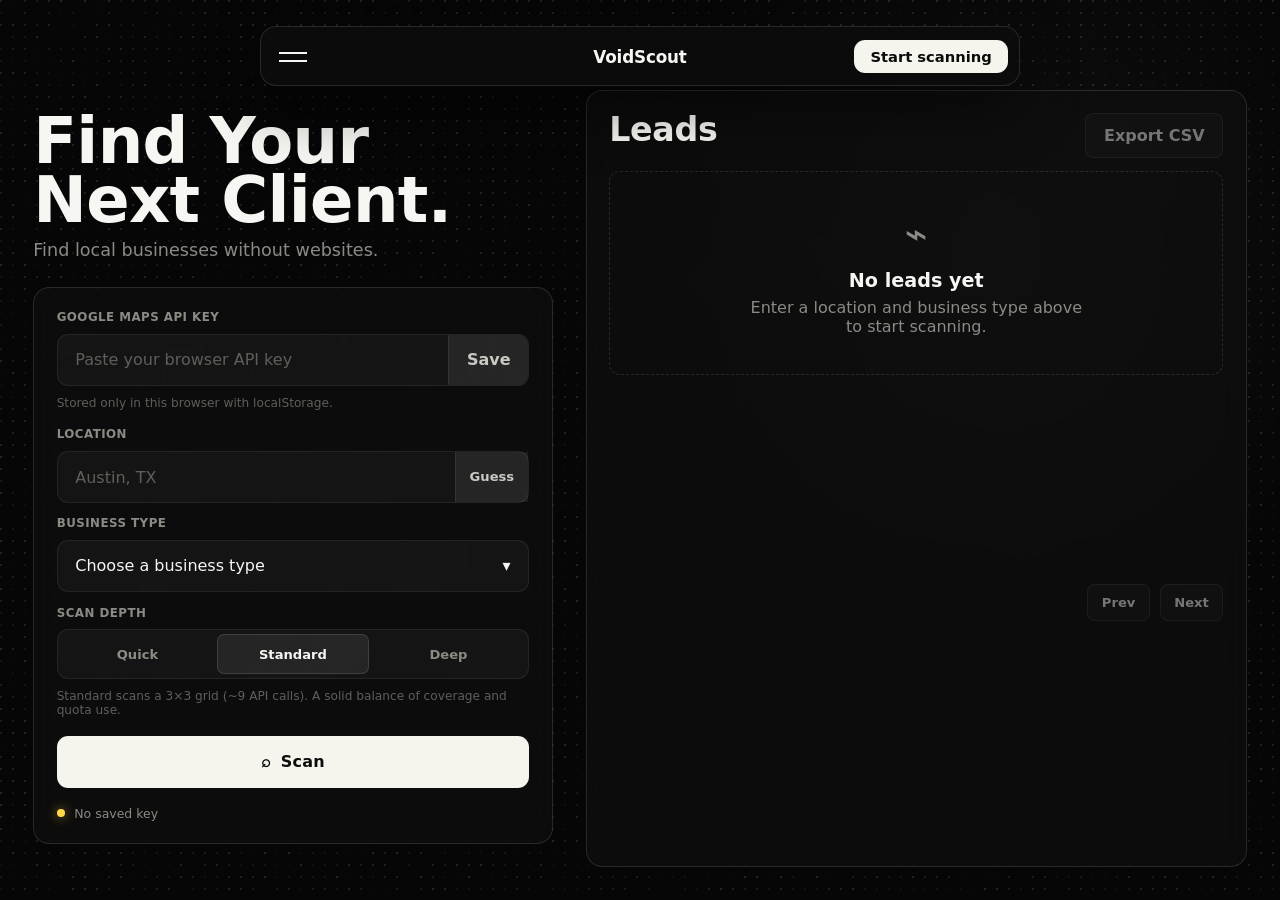
==== app.html @ b396e39e "Initial VoidScout static app" ====
<!DOCTYPE html>
<html lang="en">
  <head>
    <meta charset="UTF-8" />
    <meta name="viewport" content="width=device-width, initial-scale=1.0" />
    <title>VoidScout | Find Businesses Without Websites</title>
    <link rel="stylesheet" href="styles.css" />
  </head>
  <body>
    <div class="flicker-layer" aria-hidden="true">
      <canvas data-flickering-grid></canvas>
    </div>
    <div class="wave-field" aria-hidden="true" hidden>
      <svg class="wave wave-a" viewBox="0 0 1600 900" preserveAspectRatio="none">
        <path d="M-40 160 C 220 210 360 220 560 185 S 870 95 1100 145 S 1360 180 1640 130" />
        <path d="M-40 176 C 230 226 360 236 565 200 S 875 110 1105 160 S 1365 196 1640 145" />
        <path d="M-40 192 C 235 242 365 252 570 215 S 880 125 1110 175 S 1370 212 1640 160" />
        <path d="M-40 208 C 240 258 370 268 575 230 S 885 140 1115 190 S 1375 228 1640 175" />
      </svg>
      <svg class="wave wave-b" viewBox="0 0 1600 900" preserveAspectRatio="none">
        <path d="M-80 420 C 120 350 300 355 480 405 S 760 520 985 445 S 1260 315 1680 390" />
        <path d="M-80 438 C 130 370 305 374 485 423 S 765 538 990 463 S 1265 333 1680 408" />
        <path d="M-80 456 C 140 390 310 392 490 441 S 770 556 995 481 S 1270 351 1680 426" />
        <path d="M-80 474 C 150 410 315 410 495 459 S 775 574 1000 499 S 1275 369 1680 444" />
      </svg>
      <svg class="wave wave-c" viewBox="0 0 1600 900" preserveAspectRatio="none">
        <path d="M-100 760 C 150 610 335 600 520 690 S 805 865 1040 755 S 1340 600 1700 730" />
        <path d="M-100 780 C 160 635 345 625 530 710 S 815 885 1050 775 S 1350 625 1700 750" />
        <path d="M-100 800 C 170 660 355 650 540 730 S 825 905 1060 795 S 1360 650 1700 770" />
        <path d="M-100 820 C 180 685 365 675 550 750 S 835 925 1070 815 S 1370 675 1700 790" />
      </svg>
    </div>

    <div data-card-nav></div>

    <main class="app-shell" id="top">
      <section class="lead-panel reveal" id="hunt">
        <h1>Find Your Next Client.</h1>
        <p class="hero-copy">Find local businesses without websites.</p>

        <form class="search-panel" data-lead-form>
          <div class="api-row">
            <label for="api-key">Google Maps API key</label>
            <div class="api-input-wrap">
              <input
                id="api-key"
                name="apiKey"
                type="password"
                autocomplete="off"
                placeholder="Paste your browser API key"
              />
              <button class="ghost-button" type="button" data-save-key>Save</button>
            </div>
            <p class="microcopy">Stored only in this browser with localStorage.</p>
          </div>

          <div class="scan-row">
            <label class="field">
              <span>Location</span>
              <span class="location-control" data-location-picker>
                <input name="location" type="text" placeholder="Auto-guessing..." />
                <button class="mini-button" type="button" data-guess-location>Guess</button>
                <div class="location-suggestions" data-location-suggestions hidden></div>
              </span>
            </label>
            <label class="field">
              <span>Business type</span>
              <div class="business-picker" data-business-picker>
                <select class="native-select" name="businessType" data-business-select aria-hidden="true" tabindex="-1">
                <option value="">Choose a business type</option>
                <optgroup label="Popular">
                  <option value="barbers">Barbershops</option>
                  <option value="plumbers">Plumbing companies</option>
                  <option value="roofers">Roofing companies</option>
                  <option value="electricians">Electricians</option>
                  <option value="HVAC contractors">HVAC companies</option>
                  <option value="dentists">Dentists</option>
                  <option value="hair salons">Hair salons</option>
                  <option value="nail salons">Nail salons</option>
                  <option value="auto repair shops">Auto repair shops</option>
                  <option value="restaurants">Restaurants</option>
                  <option value="coffee shops">Coffee shops</option>
                  <option value="landscapers">Landscapers</option>
                </optgroup>
                <optgroup label="Home Services">
                  <option value="roofers">Roofers</option>
                  <option value="plumbers">Plumbers</option>
                  <option value="electricians">Electricians</option>
                  <option value="HVAC contractors">HVAC contractors</option>
                  <option value="landscapers">Landscapers</option>
                  <option value="lawn care services">Lawn care services</option>
                  <option value="tree services">Tree services</option>
                  <option value="fence contractors">Fence contractors</option>
                  <option value="deck builders">Deck builders</option>
                  <option value="painters">Painters</option>
                  <option value="drywall contractors">Drywall contractors</option>
                  <option value="flooring contractors">Flooring contractors</option>
                  <option value="carpet cleaners">Carpet cleaners</option>
                  <option value="house cleaners">House cleaners</option>
                  <option value="window cleaners">Window cleaners</option>
                  <option value="pressure washing services">Pressure washing services</option>
                  <option value="gutter cleaning services">Gutter cleaning services</option>
                  <option value="pest control services">Pest control services</option>
                  <option value="garage door repair services">Garage door repair services</option>
                  <option value="locksmiths">Locksmiths</option>
                  <option value="handyman services">Handyman services</option>
                  <option value="home inspectors">Home inspectors</option>
                  <option value="pool cleaning services">Pool cleaning services</option>
                  <option value="septic services">Septic services</option>
                  <option value="water damage restoration services">Water damage restoration services</option>
                </optgroup>
                <optgroup label="Health & Wellness">
                  <option value="dentists">Dentists</option>
                  <option value="orthodontists">Orthodontists</option>
                  <option value="chiropractors">Chiropractors</option>
                  <option value="physical therapists">Physical therapists</option>
                  <option value="massage therapists">Massage therapists</option>
                  <option value="acupuncture clinics">Acupuncture clinics</option>
                  <option value="optometrists">Optometrists</option>
                  <option value="podiatrists">Podiatrists</option>
                  <option value="urgent care clinics">Urgent care clinics</option>
                  <option value="medical clinics">Medical clinics</option>
                  <option value="counseling services">Counseling services</option>
                  <option value="nutritionists">Nutritionists</option>
                  <option value="personal trainers">Personal trainers</option>
                  <option value="yoga studios">Yoga studios</option>
                  <option value="pilates studios">Pilates studios</option>
                  <option value="gyms">Gyms</option>
                  <option value="med spas">Med spas</option>
                  <option value="skin care clinics">Skin care clinics</option>
                  <option value="hearing aid stores">Hearing aid stores</option>
                  <option value="home health care services">Home health care services</option>
                </optgroup>
                <optgroup label="Beauty & Personal Care">
                  <option value="hair salons">Hair salons</option>
                  <option value="barbers">Barbers</option>
                  <option value="nail salons">Nail salons</option>
                  <option value="beauty salons">Beauty salons</option>
                  <option value="lash studios">Lash studios</option>
                  <option value="brow studios">Brow studios</option>
                  <option value="makeup artists">Makeup artists</option>
                  <option value="tattoo shops">Tattoo shops</option>
                  <option value="piercing shops">Piercing shops</option>
                  <option value="tanning salons">Tanning salons</option>
                  <option value="waxing salons">Waxing salons</option>
                  <option value="esthetician services">Esthetician services</option>
                  <option value="day spas">Day spas</option>
                  <option value="braiding salons">Braiding salons</option>
                  <option value="cosmetic tattoo services">Cosmetic tattoo services</option>
                </optgroup>
                <optgroup label="Food & Hospitality">
                  <option value="restaurants">Restaurants</option>
                  <option value="cafes">Cafes</option>
                  <option value="coffee shops">Coffee shops</option>
                  <option value="bakeries">Bakeries</option>
                  <option value="food trucks">Food trucks</option>
                  <option value="caterers">Caterers</option>
                  <option value="bars">Bars</option>
                  <option value="breweries">Breweries</option>
                  <option value="wineries">Wineries</option>
                  <option value="ice cream shops">Ice cream shops</option>
                  <option value="juice bars">Juice bars</option>
                  <option value="delis">Delis</option>
                  <option value="pizza restaurants">Pizza restaurants</option>
                  <option value="breakfast restaurants">Breakfast restaurants</option>
                  <option value="seafood restaurants">Seafood restaurants</option>
                  <option value="barbecue restaurants">Barbecue restaurants</option>
                  <option value="hotels">Hotels</option>
                  <option value="motels">Motels</option>
                  <option value="bed and breakfasts">Bed and breakfasts</option>
                  <option value="event venues">Event venues</option>
                </optgroup>
                <optgroup label="Automotive">
                  <option value="auto repair shops">Auto repair shops</option>
                  <option value="mechanics">Mechanics</option>
                  <option value="body shops">Body shops</option>
                  <option value="tire shops">Tire shops</option>
                  <option value="oil change services">Oil change services</option>
                  <option value="car washes">Car washes</option>
                  <option value="auto detailers">Auto detailers</option>
                  <option value="towing services">Towing services</option>
                  <option value="transmission shops">Transmission shops</option>
                  <option value="brake shops">Brake shops</option>
                  <option value="windshield repair services">Windshield repair services</option>
                  <option value="used car dealers">Used car dealers</option>
                  <option value="motorcycle repair shops">Motorcycle repair shops</option>
                  <option value="boat repair shops">Boat repair shops</option>
                  <option value="RV repair shops">RV repair shops</option>
                </optgroup>
                <optgroup label="Professional Services">
                  <option value="accountants">Accountants</option>
                  <option value="bookkeepers">Bookkeepers</option>
                  <option value="tax preparers">Tax preparers</option>
                  <option value="law firms">Law firms</option>
                  <option value="real estate agents">Real estate agents</option>
                  <option value="insurance agents">Insurance agents</option>
                  <option value="financial advisors">Financial advisors</option>
                  <option value="mortgage brokers">Mortgage brokers</option>
                  <option value="notary services">Notary services</option>
                  <option value="business consultants">Business consultants</option>
                  <option value="marketing agencies">Marketing agencies</option>
                  <option value="photographers">Photographers</option>
                  <option value="videographers">Videographers</option>
                  <option value="graphic designers">Graphic designers</option>
                  <option value="printing services">Printing services</option>
                </optgroup>
                <optgroup label="Retail & Specialty">
                  <option value="boutiques">Boutiques</option>
                  <option value="florists">Florists</option>
                  <option value="gift shops">Gift shops</option>
                  <option value="furniture stores">Furniture stores</option>
                  <option value="mattress stores">Mattress stores</option>
                  <option value="appliance stores">Appliance stores</option>
                  <option value="hardware stores">Hardware stores</option>
                  <option value="pet stores">Pet stores</option>
                  <option value="bicycle shops">Bicycle shops</option>
                  <option value="sporting goods stores">Sporting goods stores</option>
                  <option value="jewelry stores">Jewelry stores</option>
                  <option value="thrift stores">Thrift stores</option>
                  <option value="vape shops">Vape shops</option>
                  <option value="liquor stores">Liquor stores</option>
                  <option value="music stores">Music stores</option>
                </optgroup>
                <optgroup label="Pets, Kids & Local">
                  <option value="veterinarians">Veterinarians</option>
                  <option value="pet groomers">Pet groomers</option>
                  <option value="dog trainers">Dog trainers</option>
                  <option value="pet boarding services">Pet boarding services</option>
                  <option value="daycares">Daycares</option>
                  <option value="preschools">Preschools</option>
                  <option value="tutoring services">Tutoring services</option>
                  <option value="dance studios">Dance studios</option>
                  <option value="martial arts schools">Martial arts schools</option>
                  <option value="music schools">Music schools</option>
                  <option value="driving schools">Driving schools</option>
                  <option value="party rental services">Party rental services</option>
                  <option value="moving companies">Moving companies</option>
                  <option value="storage facilities">Storage facilities</option>
                  <option value="funeral homes">Funeral homes</option>
                </optgroup>
              </select>
                <button class="business-trigger" type="button" data-business-trigger aria-haspopup="listbox" aria-expanded="false">
                  <span data-business-label>Choose a business type</span>
                  <span aria-hidden="true">▾</span>
                </button>
                <div class="business-modal" data-business-menu hidden>
                  <div class="business-modal-backdrop" data-business-backdrop></div>
                  <div class="business-modal-panel" role="dialog" aria-modal="true" aria-label="Choose a business type">
                    <div class="business-modal-head">
                      <div class="business-modal-title">
                        <strong>Choose a business type</strong>
                        <button class="modal-close" type="button" data-business-close aria-label="Close">✕</button>
                      </div>
                      <div class="business-search-row">
                        <input type="search" data-business-search placeholder="Search 140 business types..." autocomplete="off" />
                        <button class="mini-button" type="button" data-business-clear>Clear</button>
                      </div>
                    </div>
                    <div class="business-options" data-business-options role="listbox" aria-label="Business type"></div>
                  </div>
                </div>
              </div>
            </label>
            <div class="depth-row">
              <span class="depth-label">Scan depth</span>
              <div class="depth-options" role="radiogroup" aria-label="Scan depth">
                <label>
                  <input type="radio" name="scanDepth" value="quick" />
                  <span>Quick</span>
                </label>
                <label>
                  <input type="radio" name="scanDepth" value="standard" checked />
                  <span>Standard</span>
                </label>
                <label>
                  <input type="radio" name="scanDepth" value="deep" />
                  <span>Deep</span>
                </label>
              </div>
              <p class="microcopy" data-depth-hint>Standard scans a 3×3 grid (~9 API calls). More depth finds more leads but uses more of your Google quota.</p>
            </div>

            <button class="scan-button" type="submit">
              <span aria-hidden="true">⌕</span>
              Scan
            </button>
          </div>

          <div class="panel-footer">
            <span class="status-dot"></span>
            <span data-key-status>No saved key</span>
          </div>
        </form>
      </section>

      <section class="results-section reveal" id="results">
        <div class="section-heading">
          <div>
            <h2>Leads</h2>
            <span class="lead-tally" data-lead-tally hidden></span>
          </div>
          <button class="export-button" type="button" data-export-csv disabled>Export CSV</button>
        </div>

        <div class="notice" data-message hidden></div>
        <div class="results-grid" data-results>
          <article class="empty-state">
            <span>⌁</span>
            <h3>No leads yet</h3>
            <p>Enter a location and business type above to start scanning.</p>
          </article>
        </div>
        <div class="results-pager" data-results-pager hidden>
          <span data-results-page-label></span>
          <div>
            <button class="export-button" type="button" data-results-prev>Prev</button>
            <button class="export-button" type="button" data-results-next>Next</button>
          </div>
        </div>
        <div class="attribution-list" data-attributions hidden></div>

        <div class="scan-loader" data-scan-loader hidden aria-live="polite">
          <div class="loader-spinner" aria-hidden="true"></div>
          <p class="loader-stage" data-loader-stage></p>
          <ul class="loader-steps" data-loader-steps></ul>
          <div class="loader-track" aria-hidden="true">
            <div class="loader-bar" data-loader-bar></div>
          </div>
        </div>
      </section>
    </main>

    <script src="js/cardNav.js" defer></script>
    <script src="js/storage.js" defer></script>
    <script src="js/location.js" defer></script>
    <script src="js/flickeringGrid.js" defer></script>
    <script src="js/googlePlaces.js" defer></script>
    <script src="js/results.js" defer></script>
    <script src="js/export.js" defer></script>
    <script src="js/app.js" defer></script>
  </body>
</html>
---- styles.css ----
/* ===========================================================================
   VoidScout — client-side lead finder
   Single source of truth for layout, spacing and theme.
   =========================================================================== */

:root {
  /* Surfaces & ink */
  --bg: #060606;
  --panel: rgba(16, 16, 16, 0.66);
  --panel-strong: rgba(12, 12, 12, 0.96);
  --field: rgba(255, 255, 255, 0.04);
  --field-hover: rgba(255, 255, 255, 0.07);
  --line: rgba(255, 255, 255, 0.12);
  --line-soft: rgba(255, 255, 255, 0.07);

  --text: #f6f6f2;
  --soft: #c9c9c4;
  --muted: #8b8b85;
  --faint: #5f5f5a;

  --accent: #f5f5ee;
  --accent-ink: #0c0c0c;
  --gold: #ffd84a;
  --green: #3ff7a5;
  --amber: #ffb547;
  --danger: #ff6f61;

  /* Spacing scale */
  --s-1: 0.35rem;
  --s-2: 0.6rem;
  --s-3: 0.85rem;
  --s-4: 1.1rem;
  --s-5: 1.5rem;
  --s-6: 2rem;

  /* Radii */
  --r-sm: 0.5rem;
  --r-md: 0.7rem;
  --r-lg: 1rem;
  --r-pill: 999px;

  /* Controls */
  --field-h: 3.25rem;

  font-family: Inter, ui-sans-serif, system-ui, -apple-system, BlinkMacSystemFont, "Segoe UI", sans-serif;
  color-scheme: dark;
}

body.light-mode {
  --bg: #f4f2ec;
  --panel: rgba(255, 255, 255, 0.72);
  --panel-strong: rgba(255, 255, 255, 0.97);
  --field: rgba(0, 0, 0, 0.035);
  --field-hover: rgba(0, 0, 0, 0.06);
  --line: rgba(10, 10, 10, 0.14);
  --line-soft: rgba(10, 10, 10, 0.08);

  --text: #131311;
  --soft: #3c3a35;
  --muted: #67645d;
  --faint: #8d8a82;

  --accent: #111111;
  --accent-ink: #ffffff;
  color-scheme: light;
}

/* ---------------------------------------------------------------- Reset --- */

* {
  box-sizing: border-box;
}

html {
  scroll-behavior: smooth;
}

body {
  margin: 0;
  min-height: 100vh;
  overflow: hidden;
  color: var(--text);
  background:
    radial-gradient(circle at 78% 28%, rgba(255, 255, 255, 0.04), transparent 24rem),
    var(--bg);
}

body.light-mode {
  background:
    radial-gradient(circle at 78% 28%, rgba(0, 0, 0, 0.045), transparent 24rem),
    var(--bg);
}

button,
input,
select {
  font: inherit;
  color: inherit;
}

button {
  cursor: pointer;
}

a {
  color: inherit;
  text-decoration: none;
}

h1,
h2,
h3,
p {
  margin: 0;
}

input,
select {
  width: 100%;
  min-width: 0;
  border: 0;
  outline: none;
  background: transparent;
  color: var(--text);
}

input::placeholder {
  color: var(--faint);
}

/* -------------------------------------------------------- Background art --- */

.flicker-layer {
  position: fixed;
  inset: 0;
  z-index: 0;
  pointer-events: none;
  opacity: 0.4;
  mix-blend-mode: screen;
}

.flicker-layer canvas {
  display: block;
  width: 100%;
  height: 100%;
}

body.light-mode .flicker-layer {
  opacity: 0.4;
  filter: invert(1);
  mix-blend-mode: multiply;
}

.wave-field {
  display: none;
}

/* ------------------------------------------------------------- App shell --- */

.app-shell {
  position: relative;
  z-index: 1;
  display: grid;
  grid-template-columns: minmax(360px, 0.44fr) minmax(0, 0.56fr);
  gap: clamp(1.1rem, 2.6vw, 2.4rem);
  width: min(100%, 1280px);
  height: 100dvh;
  margin: 0 auto;
  padding: clamp(1.2rem, 2.6vw, 2.2rem);
  /* Reserve room for the fixed card nav so it never overlaps the panels. */
  padding-top: clamp(5.25rem, 7vw, 6rem);
}

.lead-panel,
.results-section {
  min-height: 0;
}

/* --------------------------------------------------------- Lead panel UI --- */

.lead-panel {
  display: grid;
  align-content: center;
  gap: var(--s-5);
}

.lead-panel h1 {
  max-width: 11ch;
  font-size: clamp(2.6rem, 5vw, 4.6rem);
  line-height: 0.92;
  letter-spacing: -0.01em;
}

.hero-copy {
  max-width: 42ch;
  margin-top: calc(var(--s-3) * -1 + var(--s-2));
  color: var(--muted);
  font-size: clamp(0.98rem, 1.4vw, 1.1rem);
  line-height: 1.5;
}

.lead-panel > .hero-copy {
  margin-top: calc(var(--s-4) * -1);
}

.search-panel {
  display: grid;
  gap: var(--s-4);
  width: 100%;
  padding: clamp(1rem, 2vw, 1.4rem);
  border: 1px solid var(--line);
  border-radius: var(--r-lg);
  background: var(--panel);
  backdrop-filter: blur(14px);
}

/* Labels shared by every field (first child only — the second child is the
   control itself, e.g. .location-control, which must keep its own display). */
.api-row > label,
.field > span:first-child,
.depth-label {
  display: block;
  margin-bottom: var(--s-2);
  color: var(--muted);
  font-size: 0.74rem;
  font-weight: 800;
  letter-spacing: 0.04em;
  text-transform: uppercase;
}

/* Scan depth segmented control */
.depth-options {
  display: grid;
  grid-template-columns: repeat(3, 1fr);
  gap: 0.25rem;
  padding: 0.25rem;
  border: 1px solid var(--line-soft);
  border-radius: var(--r-md);
  background: var(--field);
}

.depth-options label {
  display: flex;
  align-items: center;
  justify-content: center;
  height: 2.5rem;
  border-radius: calc(var(--r-md) - 0.25rem);
  color: var(--muted);
  font-size: 0.82rem;
  font-weight: 800;
  cursor: pointer;
  transition: background 140ms ease, color 140ms ease, box-shadow 140ms ease;
}

.depth-options input {
  position: absolute;
  width: 1px;
  height: 1px;
  opacity: 0;
  pointer-events: none;
}

.depth-options label:hover {
  color: var(--text);
}

.depth-options label:has(input:checked) {
  background: var(--field-hover);
  color: var(--text);
  box-shadow: inset 0 0 0 1px var(--line);
}

.depth-options label:has(input:focus-visible) {
  box-shadow: inset 0 0 0 2px var(--soft);
}

.microcopy {
  margin-top: var(--s-2);
  color: var(--faint);
  font-size: 0.76rem;
}

/* Shared control surface */
.api-input-wrap,
.location-control,
.field input,
.business-trigger {
  border: 1px solid var(--line-soft);
  border-radius: var(--r-md);
  background: var(--field);
  transition: border-color 160ms ease, background 160ms ease;
}

.api-input-wrap:focus-within,
.location-control:focus-within,
.field input:focus,
.business-trigger:focus-visible {
  border-color: var(--line);
  background: var(--field-hover);
}

/* API key row */
.api-input-wrap {
  display: flex;
  align-items: stretch;
  min-height: var(--field-h);
  overflow: hidden;
}

.api-input-wrap input,
.location-control input {
  padding: 0 var(--s-4);
}

/* Scan row: location + business type + button */
.scan-row {
  display: grid;
  grid-template-columns: 1fr;
  gap: var(--s-3);
}

.field {
  display: block;
  min-width: 0;
}

.field input,
.business-trigger {
  height: var(--field-h);
}

.field input {
  padding: 0 var(--s-4);
}

/* Location control */
.location-control {
  position: relative;
  display: flex;
  align-items: stretch;
  min-width: 0;
  height: var(--field-h);
  overflow: visible;
}

.location-control input {
  border: 0;
  border-radius: 0;
  background: transparent;
}

.mini-button {
  flex: 0 0 auto;
  min-width: 4.6rem;
  padding: 0 var(--s-3);
  border: 0;
  border-left: 1px solid var(--line-soft);
  background: var(--field-hover);
  color: var(--soft);
  font-size: 0.82rem;
  font-weight: 800;
}

.ghost-button {
  flex: 0 0 auto;
  padding: 0 var(--s-4);
  border: 0;
  border-left: 1px solid var(--line-soft);
  background: var(--field-hover);
  color: var(--soft);
  font-weight: 800;
}

.mini-button:hover,
.ghost-button:hover {
  background: var(--line);
  color: var(--text);
}

/* Location suggestions dropdown */
.location-suggestions {
  position: absolute;
  left: 0;
  right: 0;
  top: calc(100% + var(--s-2));
  z-index: 35;
  max-height: 17rem;
  border: 1px solid var(--line);
  border-radius: var(--r-md);
  background: var(--panel-strong);
  box-shadow: 0 22px 60px rgba(0, 0, 0, 0.55);
  overflow: auto;
}

.location-suggestion {
  display: grid;
  gap: 0.12rem;
  width: 100%;
  padding: var(--s-3);
  border: 0;
  border-bottom: 1px solid var(--line-soft);
  background: transparent;
  text-align: left;
}

.location-suggestion:last-child {
  border-bottom: 0;
}

.location-suggestion:hover,
.location-suggestion:focus-visible {
  background: var(--field-hover);
  outline: none;
}

.location-suggestion strong {
  font-size: 0.92rem;
  font-weight: 700;
}

.location-suggestion small {
  color: var(--muted);
  font-size: 0.76rem;
}

.location-suggestion-empty {
  padding: var(--s-3);
  color: var(--muted);
  font-size: 0.84rem;
}

/* Business type picker */
.business-picker {
  position: relative;
  min-width: 0;
}

.native-select {
  position: absolute;
  width: 1px;
  height: 1px;
  opacity: 0;
  pointer-events: none;
}

.business-trigger {
  display: flex;
  align-items: center;
  justify-content: space-between;
  gap: var(--s-3);
  width: 100%;
  padding: 0 var(--s-4);
  text-align: left;
}

.business-trigger > span:first-child {
  min-width: 0;
  overflow: hidden;
  text-overflow: ellipsis;
  white-space: nowrap;
}

.business-trigger[aria-expanded="true"] {
  border-color: var(--line);
  background: var(--field-hover);
}

/* Business type picker — full centered modal (avoids any panel clipping). */
.business-modal {
  position: fixed;
  inset: 0;
  z-index: 100;
  display: grid;
  place-items: center;
  padding: var(--s-4);
}

.business-modal[hidden] {
  display: none;
}

.business-modal-backdrop {
  position: absolute;
  inset: 0;
  background: rgba(0, 0, 0, 0.62);
  backdrop-filter: blur(4px);
  animation: fade-in 160ms ease;
}

body.light-mode .business-modal-backdrop {
  background: rgba(20, 18, 14, 0.34);
}

.business-modal-panel {
  position: relative;
  z-index: 1;
  display: grid;
  grid-template-rows: auto minmax(0, 1fr);
  width: min(640px, 100%);
  max-height: min(640px, 86vh);
  border: 1px solid var(--line);
  border-radius: var(--r-lg);
  background: var(--panel-strong);
  box-shadow: 0 40px 120px rgba(0, 0, 0, 0.6);
  overflow: hidden;
  animation: modal-in 200ms ease;
}

@keyframes fade-in {
  from { opacity: 0; }
  to { opacity: 1; }
}

@keyframes modal-in {
  from {
    opacity: 0;
    transform: translateY(10px) scale(0.985);
  }
  to {
    opacity: 1;
    transform: none;
  }
}

.business-modal-head {
  display: grid;
  gap: var(--s-3);
  padding: var(--s-4);
  border-bottom: 1px solid var(--line-soft);
}

.business-modal-title {
  display: flex;
  align-items: center;
  justify-content: space-between;
  gap: var(--s-3);
}

.business-modal-title strong {
  font-size: 1.05rem;
  font-weight: 800;
}

.modal-close {
  display: flex;
  align-items: center;
  justify-content: center;
  width: 2.2rem;
  height: 2.2rem;
  border: 1px solid var(--line-soft);
  border-radius: var(--r-sm);
  background: var(--field);
  color: var(--soft);
  font-size: 0.95rem;
  transition: background 140ms ease, color 140ms ease;
}

.modal-close:hover {
  background: var(--field-hover);
  color: var(--text);
}

.business-search-row {
  display: grid;
  grid-template-columns: minmax(0, 1fr) auto;
  gap: var(--s-2);
}

.business-search-row input {
  height: 2.9rem;
  padding: 0 var(--s-3);
  border: 1px solid var(--line-soft);
  border-radius: var(--r-sm);
  background: var(--field);
}

.business-search-row input:focus {
  border-color: var(--line);
}

.business-options {
  display: grid;
  grid-template-columns: repeat(2, minmax(0, 1fr));
  gap: var(--s-4);
  padding: var(--s-4);
  overflow: auto;
}

.business-group {
  min-width: 0;
}

.business-group-title {
  margin-bottom: var(--s-2);
  color: var(--muted);
  font-size: 0.7rem;
  font-weight: 900;
  letter-spacing: 0.05em;
  text-transform: uppercase;
}

.business-group-options {
  display: grid;
  gap: var(--s-1);
}

.business-option {
  min-height: 2.2rem;
  padding: 0.45rem 0.6rem;
  border: 1px solid transparent;
  border-radius: var(--r-sm);
  background: var(--field);
  color: var(--soft);
  text-align: left;
  line-height: 1.2;
  transition: background 140ms ease, border-color 140ms ease, color 140ms ease;
}

.business-option:hover,
.business-option:focus-visible {
  border-color: var(--line);
  background: var(--field-hover);
  color: var(--text);
  outline: none;
}

.business-option.is-selected {
  border-color: rgba(63, 247, 165, 0.45);
  background: rgba(63, 247, 165, 0.12);
  color: var(--text);
}

.business-empty {
  grid-column: 1 / -1;
  padding: 2.2rem 1rem;
  color: var(--muted);
  text-align: center;
}

/* Scan button */
.scan-button {
  display: inline-flex;
  align-items: center;
  justify-content: center;
  gap: var(--s-2);
  width: 100%;
  height: var(--field-h);
  margin-top: var(--s-1);
  border: 0;
  border-radius: var(--r-md);
  background: var(--accent);
  color: var(--accent-ink);
  font-weight: 850;
  letter-spacing: 0.01em;
  transition: transform 160ms ease, opacity 160ms ease;
}

.scan-button:hover:not(:disabled) {
  transform: translateY(-1px);
}

.scan-button:disabled,
.export-button:disabled {
  cursor: not-allowed;
  opacity: 0.45;
}

/* Panel footer / key status */
.panel-footer {
  display: flex;
  align-items: center;
  gap: var(--s-2);
  color: var(--muted);
  font-size: 0.78rem;
}

.status-dot {
  width: 0.5rem;
  height: 0.5rem;
  border-radius: 50%;
  background: var(--gold);
  box-shadow: 0 0 12px rgba(255, 216, 74, 0.65);
}

.status-dot.ready {
  background: var(--green);
  box-shadow: 0 0 12px rgba(63, 247, 165, 0.6);
}

/* --------------------------------------------------------- Results panel --- */

.results-section {
  position: relative;
  display: grid;
  grid-template-rows: auto auto minmax(0, 1fr) auto auto;
  gap: var(--s-3);
  padding: clamp(1rem, 2vw, 1.4rem);
  border: 1px solid var(--line);
  border-radius: var(--r-lg);
  background: var(--panel);
  backdrop-filter: blur(14px);
  overflow: hidden;
}

/* Staged scan loader — full-panel overlay shown while a scan runs. */
.scan-loader {
  position: absolute;
  inset: 0;
  z-index: 5;
  display: grid;
  align-content: center;
  justify-items: center;
  gap: var(--s-5);
  padding: clamp(1.4rem, 4vw, 2.6rem);
  border-radius: inherit;
  background: rgba(8, 8, 8, 0.84);
  backdrop-filter: blur(10px);
  text-align: center;
}

body.light-mode .scan-loader {
  background: rgba(244, 242, 236, 0.9);
}

.scan-loader[hidden] {
  display: none;
}

.loader-spinner {
  width: 3rem;
  height: 3rem;
  border: 3px solid var(--line);
  border-top-color: var(--green);
  border-radius: 50%;
  animation: spin 0.9s linear infinite;
}

@keyframes spin {
  to {
    transform: rotate(360deg);
  }
}

.loader-stage {
  min-height: 1.4em;
  color: var(--text);
  font-size: clamp(1rem, 2.4vw, 1.15rem);
  font-weight: 750;
}

.loader-steps {
  display: grid;
  gap: var(--s-2);
  margin: 0;
  padding: 0;
  list-style: none;
  text-align: left;
}

.loader-steps li {
  display: grid;
  grid-template-columns: 1.1rem 1fr;
  gap: var(--s-2);
  align-items: center;
  color: var(--faint);
  font-size: 0.86rem;
  transition: color 240ms ease;
}

.loader-steps li::before {
  content: "○";
  line-height: 1;
}

.loader-steps li.is-active {
  color: var(--text);
}

.loader-steps li.is-active::before {
  content: "◐";
  color: var(--green);
}

.loader-steps li.is-done {
  color: var(--soft);
}

.loader-steps li.is-done::before {
  content: "●";
  color: var(--green);
}

.loader-track {
  width: min(280px, 78%);
  height: 4px;
  border-radius: var(--r-pill);
  background: var(--line-soft);
  overflow: hidden;
}

.loader-bar {
  width: 0;
  height: 100%;
  border-radius: inherit;
  background: var(--green);
}

.section-heading {
  display: flex;
  align-items: baseline;
  justify-content: space-between;
  gap: var(--s-4);
}

.section-heading h2 {
  font-size: clamp(1.6rem, 2.6vw, 2.4rem);
  line-height: 1;
  letter-spacing: -0.01em;
}

.lead-tally {
  display: block;
  margin-top: 0.3rem;
  color: var(--muted);
  font-size: 0.78rem;
  font-weight: 600;
}

.export-button {
  flex: 0 0 auto;
  min-height: 2.8rem;
  padding: 0 var(--s-4);
  border: 1px solid var(--line);
  border-radius: var(--r-sm);
  background: var(--field);
  color: var(--text);
  font-weight: 800;
  transition: background 160ms ease, border-color 160ms ease;
}

.export-button:hover:not(:disabled) {
  background: var(--field-hover);
  border-color: var(--soft);
}

.notice {
  padding: var(--s-3) var(--s-4);
  border: 1px solid rgba(255, 216, 74, 0.25);
  border-radius: var(--r-sm);
  background: rgba(255, 216, 74, 0.08);
  color: #f2dd83;
  font-size: 0.88rem;
  line-height: 1.4;
}

.notice.error {
  border-color: rgba(255, 111, 97, 0.35);
  background: rgba(255, 111, 97, 0.08);
  color: #ffb1a9;
}

/* Results grid + cards */
.results-grid {
  display: grid;
  grid-template-columns: repeat(2, minmax(0, 1fr));
  align-content: start;
  gap: var(--s-3);
  overflow: auto;
}

.result-card {
  display: grid;
  grid-template-rows: auto auto 1fr auto;
  gap: var(--s-2);
  padding: var(--s-4);
  border: 1px solid var(--line);
  border-radius: var(--r-md);
  background: rgba(255, 255, 255, 0.025);
  animation: card-in 360ms ease both;
}

body.light-mode .result-card {
  background: rgba(255, 255, 255, 0.55);
}

@keyframes card-in {
  from {
    opacity: 0;
    transform: translateY(10px);
  }
  to {
    opacity: 1;
    transform: translateY(0);
  }
}

.result-head {
  display: flex;
  align-items: flex-start;
  justify-content: space-between;
  gap: var(--s-2);
}

.result-name {
  font-size: 1.05rem;
  line-height: 1.2;
  font-weight: 700;
}

.badge {
  flex: 0 0 auto;
  padding: 0.26rem 0.5rem;
  border: 1px solid rgba(63, 247, 165, 0.4);
  border-radius: var(--r-pill);
  background: rgba(63, 247, 165, 0.1);
  color: #aafbd3;
  font-size: 0.64rem;
  font-weight: 900;
  letter-spacing: 0.03em;
  text-transform: uppercase;
  white-space: nowrap;
}

.badge.is-weak {
  border-color: rgba(255, 181, 71, 0.4);
  background: rgba(255, 181, 71, 0.1);
  color: #ffd49a;
}

.result-rating {
  color: var(--soft);
  font-size: 0.82rem;
  font-weight: 600;
}

.result-rating .stars {
  color: var(--gold);
}

.result-meta {
  display: grid;
  gap: 0.4rem;
  align-content: start;
  margin: 0;
  color: var(--soft);
  font-size: 0.86rem;
  line-height: 1.35;
}

.meta-row {
  display: grid;
  grid-template-columns: 3.6rem minmax(0, 1fr);
  gap: var(--s-2);
}

.meta-row dt {
  color: var(--muted);
  font-size: 0.74rem;
  font-weight: 800;
  letter-spacing: 0.02em;
  text-transform: uppercase;
}

.meta-row dd {
  margin: 0;
  word-break: break-word;
}

.meta-row a {
  color: var(--soft);
  text-decoration: underline;
  text-underline-offset: 0.18rem;
}

.result-foot {
  display: flex;
  align-items: center;
  justify-content: space-between;
  gap: var(--s-2);
  margin-top: var(--s-1);
}

.maps-link {
  color: var(--text);
  font-size: 0.8rem;
  font-weight: 800;
  text-decoration: underline;
  text-underline-offset: 0.18rem;
}

.status-flag {
  color: var(--amber);
  font-size: 0.72rem;
  font-weight: 800;
  text-transform: uppercase;
}

/* Empty state */
.empty-state {
  grid-column: 1 / -1;
  align-self: stretch;
  display: grid;
  align-content: center;
  justify-items: center;
  min-height: 100%;
  padding: 2.4rem 1.2rem;
  border: 1px dashed var(--line);
  border-radius: var(--r-md);
  text-align: center;
}

.empty-state span {
  margin-bottom: var(--s-3);
  color: var(--muted);
  font-size: 2.4rem;
}

.empty-state h3 {
  margin-bottom: var(--s-1);
  font-size: 1.2rem;
}

.empty-state p {
  max-width: 34ch;
  color: var(--muted);
}

/* Pager */
.results-pager {
  display: flex;
  align-items: center;
  justify-content: space-between;
  gap: var(--s-3);
  color: var(--muted);
  font-size: 0.82rem;
}

.results-pager > div {
  display: flex;
  gap: var(--s-2);
}

.results-pager .export-button {
  min-height: 2.3rem;
  padding: 0 var(--s-3);
}

/* Attributions */
.attribution-list {
  color: var(--faint);
  font-size: 0.72rem;
  line-height: 1.5;
}

.attribution-list a {
  color: var(--muted);
  text-decoration: underline;
  text-underline-offset: 0.18rem;
}

/* Reveal animation */
.reveal {
  opacity: 0;
  transform: translateY(18px);
  transition: opacity 600ms ease, transform 600ms ease;
}

/* Settles to `none` (not translateY(0)) so it stops being a containing block
   for descendant position:fixed elements like the business-type modal. */
.reveal.is-visible {
  opacity: 1;
  transform: none;
}

/* --------------------------------------------------------- Responsive ----- */

@media (max-width: 900px) {
  body {
    overflow: auto;
  }

  .app-shell {
    grid-template-columns: 1fr;
    grid-template-rows: auto minmax(0, 1fr);
    height: auto;
    min-height: 100dvh;
    gap: var(--s-4);
  }

  .lead-panel {
    align-content: start;
  }

  .lead-panel h1 {
    max-width: none;
    font-size: clamp(2.2rem, 9vw, 3.6rem);
  }

  .results-section {
    min-height: 70vh;
  }
}

@media (max-width: 560px) {
  .results-grid,
  .business-options,
  .business-group-options {
    grid-template-columns: 1fr;
  }

  .api-input-wrap {
    flex-direction: column;
  }

  .api-input-wrap input {
    min-height: 3rem;
  }

  .ghost-button {
    min-height: 2.7rem;
    border-left: 0;
    border-top: 1px solid var(--line-soft);
  }

  .section-heading {
    flex-direction: column;
    align-items: stretch;
  }
}

/* --------------------------------------------------------------- Landing ---
   Onboarding page in front of the tool (app.html). Assumes the visitor has
   never seen VoidScout: hero → how it works → FAQ → footer. Theme tokens only,
   so light-mode adapts automatically. */

.landing-page {
  overflow: auto;
}

.landing {
  position: relative;
  z-index: 1;
  display: grid;
  gap: clamp(3rem, 8vh, 5.5rem);
  width: min(100%, 1040px);
  margin: 0 auto;
  padding: clamp(6rem, 12vh, 8rem) clamp(1.4rem, 5vw, 3rem) clamp(3rem, 7vh, 4.5rem);
}

/* Hero */

.landing-hero {
  display: grid;
  justify-items: center;
  gap: var(--s-4);
  justify-self: center;
  max-width: 760px;
  text-align: center;
}

.landing-eyebrow {
  font-size: 0.82rem;
  letter-spacing: 0.18em;
  text-transform: uppercase;
  color: var(--muted);
}

.landing-hero h1 {
  font-size: clamp(2.6rem, 6.4vw, 4.8rem);
  line-height: 0.96;
  letter-spacing: -0.02em;
}

.landing-sub {
  max-width: 54ch;
  color: var(--soft);
  font-size: clamp(1rem, 1.5vw, 1.18rem);
  line-height: 1.55;
}

.landing-sub strong {
  color: var(--text);
  font-weight: 600;
}

.landing-cta {
  display: flex;
  flex-wrap: wrap;
  align-items: center;
  justify-content: center;
  gap: var(--s-4);
  margin-top: var(--s-2);
}

.primary-cta {
  display: inline-flex;
  align-items: center;
  gap: 0.5rem;
  padding: 0.9rem 1.8rem;
  border-radius: var(--r-pill);
  background: var(--accent);
  color: var(--accent-ink);
  font-weight: 600;
  font-size: 1.02rem;
  transition: transform 0.2s ease, opacity 0.2s ease;
}

.primary-cta:hover {
  transform: translateY(-1px);
  opacity: 0.92;
}

.ghost-cta {
  color: var(--muted);
  font-size: 0.96rem;
  border-bottom: 1px solid var(--line);
  padding-bottom: 2px;
  transition: color 0.2s ease, border-color 0.2s ease;
}

.ghost-cta:hover {
  color: var(--text);
  border-color: var(--soft);
}

.landing-note {
  margin-top: var(--s-1);
  color: var(--muted);
  font-size: 0.9rem;
}

.landing-note a,
.landing-steps a,
.landing-faq a {
  color: var(--text);
  border-bottom: 1px solid var(--line);
  transition: border-color 0.2s ease;
}

.landing-note a:hover,
.landing-steps a:hover,
.landing-faq a:hover {
  border-color: var(--soft);
}

/* Section scaffolding */

.landing-section-head {
  display: grid;
  gap: 0.4rem;
  margin-bottom: var(--s-5);
  text-align: center;
}

.landing-section-head h2 {
  font-size: clamp(1.6rem, 3vw, 2.2rem);
  letter-spacing: -0.01em;
}

.landing-section-head p {
  color: var(--muted);
  font-size: 0.98rem;
}

/* How it works */

.landing-steps {
  list-style: none;
  margin: 0;
  padding: 0;
  display: grid;
  grid-template-columns: repeat(auto-fit, minmax(210px, 1fr));
  gap: var(--s-4);
}

.landing-steps li {
  position: relative;
  display: grid;
  gap: 0.5rem;
  align-content: start;
  padding: var(--s-5) var(--s-4) var(--s-4);
  border: 1px solid var(--line-soft);
  border-radius: var(--r-md);
  background: var(--field);
}

.landing-steps strong {
  color: var(--text);
  font-weight: 600;
  font-size: 1.05rem;
}

.landing-steps p {
  color: var(--muted);
  font-size: 0.92rem;
  line-height: 1.5;
}

.step-num {
  display: inline-grid;
  place-items: center;
  width: 1.9rem;
  height: 1.9rem;
  border-radius: var(--r-pill);
  background: var(--accent);
  color: var(--accent-ink);
  font-weight: 700;
  font-size: 0.95rem;
}

/* FAQ */

.landing-faq {
  display: grid;
  grid-template-columns: repeat(auto-fit, minmax(260px, 1fr));
  gap: var(--s-4);
}

.faq-item {
  display: grid;
  gap: 0.35rem;
  padding: var(--s-4);
  border-left: 2px solid var(--line);
}

.faq-item strong {
  color: var(--text);
  font-weight: 600;
  font-size: 1rem;
}

.faq-item p {
  color: var(--muted);
  font-size: 0.92rem;
  line-height: 1.5;
}

.landing-final-cta {
  display: flex;
  justify-content: center;
  margin-top: var(--s-6);
}

/* Footer */

.landing-footer {
  display: flex;
  flex-wrap: wrap;
  align-items: center;
  justify-content: space-between;
  gap: var(--s-3);
  padding-top: var(--s-5);
  border-top: 1px solid var(--line-soft);
  color: var(--muted);
  font-size: 0.9rem;
}

.footer-gh {
  display: inline-flex;
  align-items: center;
  gap: 0.45rem;
  color: var(--soft);
  transition: color 0.2s ease;
}

.footer-gh:hover {
  color: var(--text);
}

/* --------------------------------------------------------------- Methods --- */

.methods-page {
  width: min(100%, 1080px);
}

.methods-hero {
  display: grid;
  justify-items: center;
  gap: var(--s-4);
  justify-self: center;
  max-width: 780px;
  text-align: center;
}

.methods-hero h1 {
  max-width: 13ch;
  font-size: clamp(2.45rem, 5.8vw, 4.5rem);
  line-height: 0.98;
  letter-spacing: -0.02em;
}

.methods-section {
  scroll-margin-top: 7rem;
}

.methods-list {
  list-style: none;
  display: grid;
  gap: var(--s-3);
  margin: 0;
  padding: 0;
}

.methods-list li {
  display: grid;
  grid-template-columns: auto minmax(0, 1fr);
  gap: var(--s-4);
  align-items: start;
  padding: var(--s-4);
  border: 1px solid var(--line-soft);
  border-radius: var(--r-md);
  background: var(--field);
}

.methods-list strong,
.method-note strong,
.methods-callout strong {
  display: block;
  margin-bottom: 0.35rem;
  color: var(--text);
  font-weight: 600;
}

.methods-list p,
.method-note p,
.methods-callout p {
  color: var(--muted);
  font-size: 0.94rem;
  line-height: 1.55;
}

.method-substeps {
  display: flex;
  flex-wrap: wrap;
  align-items: center;
  gap: 0.45rem;
  margin-top: var(--s-3);
}

.method-substeps span {
  color: var(--faint);
  font-size: 0.82rem;
  font-weight: 600;
  text-transform: uppercase;
}

.method-substeps a {
  display: inline-flex;
  align-items: center;
  min-height: 2rem;
  padding: 0.35rem 0.65rem;
  border: 1px solid var(--line-soft);
  border-radius: var(--r-pill);
  color: var(--soft);
  font-size: 0.86rem;
  line-height: 1.2;
  transition: border-color 0.2s ease, color 0.2s ease, background 0.2s ease;
}

.method-substeps a:hover {
  border-color: var(--line);
  color: var(--text);
  background: var(--field-hover);
}

.methods-callout {
  display: grid;
  gap: var(--s-3);
  margin-top: var(--s-4);
  padding: var(--s-5);
  border: 1px solid var(--line);
  border-radius: var(--r-md);
  background: var(--panel);
  backdrop-filter: blur(14px);
}

.methods-links {
  display: flex;
  flex-wrap: wrap;
  gap: 0.55rem;
}

.methods-links a {
  display: inline-flex;
  align-items: center;
  min-height: 2.35rem;
  padding: 0.45rem 0.8rem;
  border: 1px solid var(--line);
  border-radius: var(--r-pill);
  color: var(--soft);
  font-size: 0.9rem;
  transition: border-color 0.2s ease, color 0.2s ease, background 0.2s ease;
}

.methods-links a:hover {
  border-color: var(--soft);
  color: var(--text);
  background: var(--field-hover);
}

.depth-table {
  display: grid;
  overflow: hidden;
  border: 1px solid var(--line-soft);
  border-radius: var(--r-md);
  background: var(--field);
}

.depth-table > div {
  display: grid;
  grid-template-columns: 1fr 0.85fr 1fr 1.7fr;
  gap: var(--s-3);
  align-items: center;
  padding: var(--s-3) var(--s-4);
  border-top: 1px solid var(--line-soft);
  color: var(--muted);
  font-size: 0.92rem;
  line-height: 1.45;
}

.depth-table > div:first-child {
  border-top: 0;
}

.depth-table strong {
  color: var(--text);
  font-weight: 600;
}

.depth-row-head {
  background: rgba(255, 255, 255, 0.04);
  color: var(--soft);
  font-size: 0.78rem;
  font-weight: 600;
  letter-spacing: 0.12em;
  text-transform: uppercase;
}

body.light-mode .depth-row-head {
  background: rgba(0, 0, 0, 0.035);
}

.methods-grid {
  display: grid;
  grid-template-columns: repeat(auto-fit, minmax(230px, 1fr));
  gap: var(--s-4);
  margin-top: var(--s-4);
}

.method-note {
  padding: var(--s-4);
  border-left: 2px solid var(--line);
}

@media (max-width: 720px) {
  .methods-list li {
    grid-template-columns: 1fr;
  }

  .method-substeps {
    align-items: stretch;
  }

  .method-substeps span {
    flex-basis: 100%;
  }

  .depth-table {
    gap: 0;
    border: 0;
    background: transparent;
  }

  .depth-table > div,
  .depth-table > div:first-child {
    grid-template-columns: 1fr;
    gap: 0.25rem;
    margin-bottom: var(--s-3);
    padding: var(--s-4);
    border: 1px solid var(--line-soft);
    border-radius: var(--r-md);
    background: var(--field);
  }

  .depth-row-head {
    display: none !important;
  }
}

/* --------------------------------------------------------------- Card nav ---
   Vanilla port of React Bits' CardNav. GSAP is replaced by CSS height +
   staggered card transitions (driven by the .open class from js/cardNav.js).
   Colors use the theme tokens so light-mode is handled automatically. */

.card-nav-container {
  position: fixed;
  top: clamp(0.8rem, 2vw, 1.6rem);
  left: 50%;
  transform: translateX(-50%);
  width: min(90%, 760px);
  z-index: 90;
}

.card-nav {
  display: block;
  height: 60px;
  border: 1px solid var(--line);
  border-radius: var(--r-lg);
  background: var(--panel-strong);
  backdrop-filter: blur(14px);
  box-shadow: 0 22px 60px rgba(0, 0, 0, 0.45);
  position: relative;
  overflow: hidden;
  will-change: height;
  transition: height 0.4s cubic-bezier(0.16, 1, 0.3, 1);
}

.card-nav-top {
  position: absolute;
  inset: 0 0 auto 0;
  height: 60px;
  display: flex;
  align-items: center;
  justify-content: space-between;
  padding: 0.5rem 0.5rem 0.5rem 1.1rem;
  z-index: 2;
}

.hamburger-menu {
  height: 100%;
  display: flex;
  flex-direction: column;
  align-items: center;
  justify-content: center;
  gap: 6px;
  cursor: pointer;
  color: var(--text);
  background: none;
  border: none;
  border-radius: var(--r-sm);
}

.hamburger-menu:focus-visible {
  outline: 2px solid var(--accent);
  outline-offset: 2px;
}

.hamburger-menu:hover .hamburger-line {
  opacity: 0.7;
}

.hamburger-line {
  width: 28px;
  height: 2px;
  background-color: currentColor;
  transform-origin: 50% 50%;
  transition: transform 0.25s ease, opacity 0.2s ease;
}

.hamburger-menu.open .hamburger-line:first-child {
  transform: translateY(4px) rotate(45deg);
}

.hamburger-menu.open .hamburger-line:last-child {
  transform: translateY(-4px) rotate(-45deg);
}

.logo-container {
  position: absolute;
  left: 50%;
  top: 50%;
  transform: translate(-50%, -50%);
  display: flex;
  align-items: center;
}

.card-nav-logo {
  font-weight: 600;
  letter-spacing: -0.01em;
  font-size: 1.05rem;
  color: var(--text);
}

.card-nav-cta-button {
  display: inline-flex;
  align-items: center;
  height: calc(100% - 0.7rem);
  margin-right: 0.2rem;
  padding: 0 1rem;
  border-radius: var(--r-md);
  background: var(--accent);
  color: var(--accent-ink);
  font-weight: 600;
  font-size: 0.92rem;
  text-decoration: none;
  transition: opacity 0.25s ease;
}

.card-nav-cta-button:hover {
  opacity: 0.88;
}

.card-nav-content {
  position: absolute;
  inset: 60px 0 0 0;
  display: flex;
  align-items: stretch;
  gap: 12px;
  padding: 0.55rem;
  visibility: hidden;
  pointer-events: none;
  z-index: 1;
}

.card-nav.open .card-nav-content {
  visibility: visible;
  pointer-events: auto;
}

.nav-card {
  flex: 1 1 0;
  min-width: 0;
  display: flex;
  flex-direction: column;
  gap: 8px;
  padding: 12px 16px;
  border: 1px solid var(--line-soft);
  border-radius: var(--r-md);
  background: var(--field);
  color: var(--text);
  user-select: none;
  opacity: 0;
  transform: translateY(50px);
  transition: opacity 0.4s ease, transform 0.4s cubic-bezier(0.16, 1, 0.3, 1);
}

.card-nav.open .nav-card {
  opacity: 1;
  transform: none;
}

.card-nav.open .nav-card:nth-child(1) {
  transition-delay: 0.06s;
}

.card-nav.open .nav-card:nth-child(2) {
  transition-delay: 0.14s;
}

.card-nav.open .nav-card:nth-child(3) {
  transition-delay: 0.22s;
}

.nav-card-label {
  font-weight: 500;
  font-size: 1.25rem;
  letter-spacing: -0.01em;
}

.nav-card-links {
  margin-top: auto;
  display: flex;
  flex-direction: column;
  gap: 4px;
}

.nav-card-link {
  display: inline-flex;
  align-items: center;
  gap: 6px;
  font-size: 0.92rem;
  color: var(--soft);
  text-decoration: none;
  transition: color 0.2s ease, opacity 0.2s ease;
}

.nav-card-link:hover {
  color: var(--text);
}

.nav-card-link-icon {
  flex: none;
}

@media (max-width: 768px) {
  .card-nav-cta-button {
    display: none;
  }

  .card-nav-content {
    flex-direction: column;
    align-items: stretch;
    justify-content: flex-start;
  }

  .nav-card {
    flex: 0 0 auto;
  }
}

@media (prefers-reduced-motion: reduce) {
  *,
  *::before,
  *::after {
    scroll-behavior: auto !important;
    animation-duration: 0.01ms !important;
    animation-iteration-count: 1 !important;
    transition-duration: 0.01ms !important;
  }
}
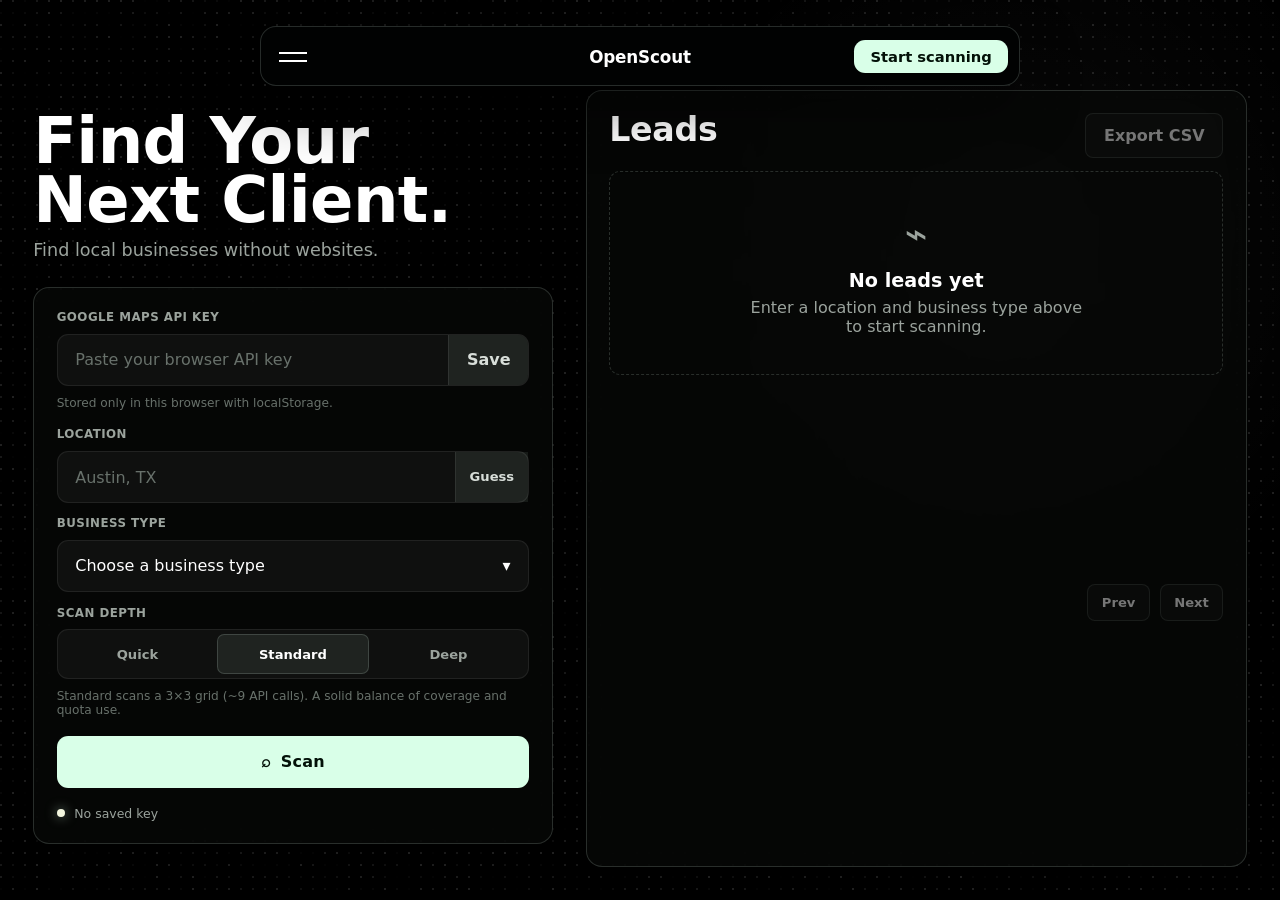
==== commit ab28b458: "Rename app to OpenScout" ====
--- a/app.html
+++ b/app.html
@@ -3,7 +3,7 @@
   <head>
     <meta charset="UTF-8" />
     <meta name="viewport" content="width=device-width, initial-scale=1.0" />
-    <title>VoidScout | Find Businesses Without Websites</title>
+    <title>OpenScout | Find Businesses Without Websites</title>
     <link rel="stylesheet" href="styles.css" />
   </head>
   <body>
--- a/styles.css
+++ b/styles.css
@@ -1,28 +1,28 @@
 /* ===========================================================================
-   VoidScout — client-side lead finder
+   OpenScout — client-side lead finder
    Single source of truth for layout, spacing and theme.
    =========================================================================== */
 
 :root {
   /* Surfaces & ink */
-  --bg: #060606;
-  --panel: rgba(16, 16, 16, 0.66);
-  --panel-strong: rgba(12, 12, 12, 0.96);
-  --field: rgba(255, 255, 255, 0.04);
-  --field-hover: rgba(255, 255, 255, 0.07);
-  --line: rgba(255, 255, 255, 0.12);
-  --line-soft: rgba(255, 255, 255, 0.07);
-
-  --text: #f6f6f2;
-  --soft: #c9c9c4;
-  --muted: #8b8b85;
-  --faint: #5f5f5a;
-
-  --accent: #f5f5ee;
-  --accent-ink: #0c0c0c;
-  --gold: #ffd84a;
-  --green: #3ff7a5;
-  --amber: #ffb547;
+  --bg: #000000;
+  --panel: rgba(7, 9, 8, 0.72);
+  --panel-strong: rgba(2, 3, 3, 0.97);
+  --field: rgba(255, 255, 255, 0.045);
+  --field-hover: rgba(215, 255, 229, 0.08);
+  --line: rgba(231, 255, 238, 0.16);
+  --line-soft: rgba(255, 255, 255, 0.075);
+
+  --text: #ffffff;
+  --soft: #d8ded9;
+  --muted: #9ba39d;
+  --faint: #68716b;
+
+  --accent: #d9ffe8;
+  --accent-ink: #031108;
+  --gold: #f2f5de;
+  --green: #b7ffd4;
+  --amber: #e8f4c9;
   --danger: #ff6f61;
 
   /* Spacing scale */
@@ -47,22 +47,22 @@
 }
 
 body.light-mode {
-  --bg: #f4f2ec;
-  --panel: rgba(255, 255, 255, 0.72);
-  --panel-strong: rgba(255, 255, 255, 0.97);
-  --field: rgba(0, 0, 0, 0.035);
-  --field-hover: rgba(0, 0, 0, 0.06);
-  --line: rgba(10, 10, 10, 0.14);
-  --line-soft: rgba(10, 10, 10, 0.08);
-
-  --text: #131311;
-  --soft: #3c3a35;
-  --muted: #67645d;
-  --faint: #8d8a82;
-
-  --accent: #111111;
-  --accent-ink: #ffffff;
-  color-scheme: light;
+  --bg: #000000;
+  --panel: rgba(7, 9, 8, 0.72);
+  --panel-strong: rgba(2, 3, 3, 0.97);
+  --field: rgba(255, 255, 255, 0.045);
+  --field-hover: rgba(215, 255, 229, 0.08);
+  --line: rgba(231, 255, 238, 0.16);
+  --line-soft: rgba(255, 255, 255, 0.075);
+
+  --text: #ffffff;
+  --soft: #d8ded9;
+  --muted: #9ba39d;
+  --faint: #68716b;
+
+  --accent: #d9ffe8;
+  --accent-ink: #031108;
+  color-scheme: dark;
 }
 
 /* ---------------------------------------------------------------- Reset --- */
@@ -87,7 +87,7 @@
 
 body.light-mode {
   background:
-    radial-gradient(circle at 78% 28%, rgba(0, 0, 0, 0.045), transparent 24rem),
+    radial-gradient(circle at 78% 28%, rgba(217, 255, 232, 0.045), transparent 24rem),
     var(--bg);
 }
 
@@ -147,8 +147,8 @@
 
 body.light-mode .flicker-layer {
   opacity: 0.4;
-  filter: invert(1);
-  mix-blend-mode: multiply;
+  filter: none;
+  mix-blend-mode: screen;
 }
 
 .wave-field {
@@ -488,7 +488,7 @@
 }
 
 body.light-mode .business-modal-backdrop {
-  background: rgba(20, 18, 14, 0.34);
+  background: rgba(0, 0, 0, 0.62);
 }
 
 .business-modal-panel {
@@ -625,8 +625,8 @@
 }
 
 .business-option.is-selected {
-  border-color: rgba(63, 247, 165, 0.45);
-  background: rgba(63, 247, 165, 0.12);
+  border-color: rgba(183, 255, 212, 0.45);
+  background: rgba(183, 255, 212, 0.12);
   color: var(--text);
 }
 
@@ -679,12 +679,12 @@
   height: 0.5rem;
   border-radius: 50%;
   background: var(--gold);
-  box-shadow: 0 0 12px rgba(255, 216, 74, 0.65);
+  box-shadow: 0 0 12px rgba(217, 255, 232, 0.55);
 }
 
 .status-dot.ready {
   background: var(--green);
-  box-shadow: 0 0 12px rgba(63, 247, 165, 0.6);
+  box-shadow: 0 0 12px rgba(183, 255, 212, 0.55);
 }
 
 /* --------------------------------------------------------- Results panel --- */
@@ -719,7 +719,7 @@
 }
 
 body.light-mode .scan-loader {
-  background: rgba(244, 242, 236, 0.9);
+  background: rgba(8, 8, 8, 0.84);
 }
 
 .scan-loader[hidden] {
@@ -845,10 +845,10 @@
 
 .notice {
   padding: var(--s-3) var(--s-4);
-  border: 1px solid rgba(255, 216, 74, 0.25);
+  border: 1px solid rgba(242, 245, 222, 0.22);
   border-radius: var(--r-sm);
-  background: rgba(255, 216, 74, 0.08);
-  color: #f2dd83;
+  background: rgba(242, 245, 222, 0.08);
+  color: #eef5d7;
   font-size: 0.88rem;
   line-height: 1.4;
 }
@@ -880,7 +880,7 @@
 }
 
 body.light-mode .result-card {
-  background: rgba(255, 255, 255, 0.55);
+  background: rgba(255, 255, 255, 0.025);
 }
 
 @keyframes card-in {
@@ -910,10 +910,10 @@
 .badge {
   flex: 0 0 auto;
   padding: 0.26rem 0.5rem;
-  border: 1px solid rgba(63, 247, 165, 0.4);
+  border: 1px solid rgba(183, 255, 212, 0.4);
   border-radius: var(--r-pill);
-  background: rgba(63, 247, 165, 0.1);
-  color: #aafbd3;
+  background: rgba(183, 255, 212, 0.1);
+  color: #d9ffe8;
   font-size: 0.64rem;
   font-weight: 900;
   letter-spacing: 0.03em;
@@ -922,9 +922,9 @@
 }
 
 .badge.is-weak {
-  border-color: rgba(255, 181, 71, 0.4);
-  background: rgba(255, 181, 71, 0.1);
-  color: #ffd49a;
+  border-color: rgba(232, 244, 201, 0.35);
+  background: rgba(232, 244, 201, 0.09);
+  color: #edf5d1;
 }
 
 .result-rating {
@@ -1130,7 +1130,7 @@
 
 /* --------------------------------------------------------------- Landing ---
    Onboarding page in front of the tool (app.html). Assumes the visitor has
-   never seen VoidScout: hero → how it works → FAQ → footer. Theme tokens only,
+   never seen OpenScout: hero → how it works → FAQ → footer. Theme tokens only,
    so light-mode adapts automatically. */
 
 .landing-page {
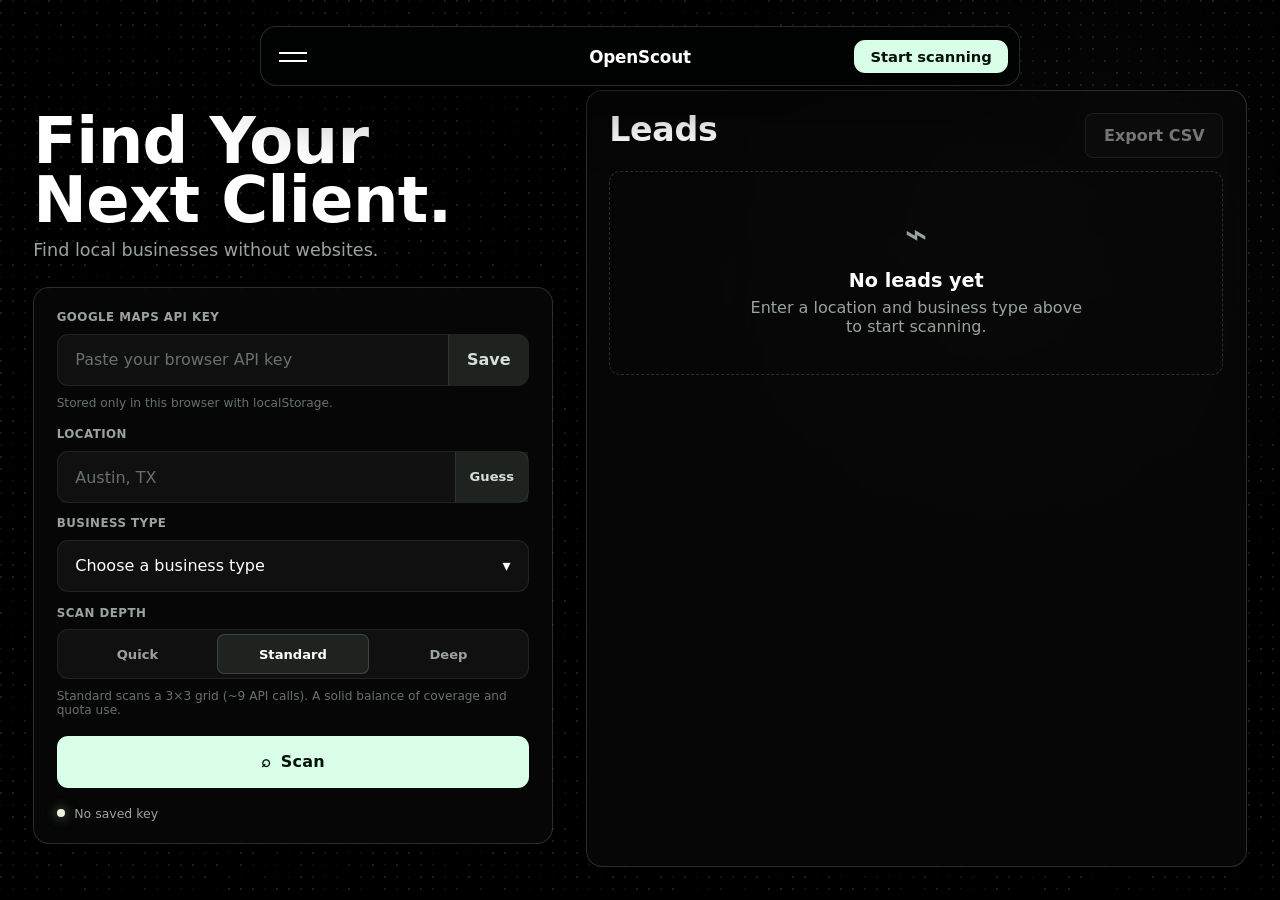
==== commit cc58ff8d: "Add animated lead results list" ====
--- a/app.html
+++ b/app.html
@@ -4,7 +4,7 @@
     <meta charset="UTF-8" />
     <meta name="viewport" content="width=device-width, initial-scale=1.0" />
     <title>OpenScout | Find Businesses Without Websites</title>
-    <link rel="stylesheet" href="styles.css" />
+    <link rel="stylesheet" href="styles.css?v=20260624b" />
   </head>
   <body>
     <div class="flicker-layer" aria-hidden="true">
@@ -310,13 +310,6 @@
             <p>Enter a location and business type above to start scanning.</p>
           </article>
         </div>
-        <div class="results-pager" data-results-pager hidden>
-          <span data-results-page-label></span>
-          <div>
-            <button class="export-button" type="button" data-results-prev>Prev</button>
-            <button class="export-button" type="button" data-results-next>Next</button>
-          </div>
-        </div>
         <div class="attribution-list" data-attributions hidden></div>
 
         <div class="scan-loader" data-scan-loader hidden aria-live="polite">
@@ -330,11 +323,12 @@
       </section>
     </main>
 
-    <script src="js/cardNav.js" defer></script>
+    <script src="js/cardNav.js?v=20260624" defer></script>
     <script src="js/storage.js" defer></script>
     <script src="js/location.js" defer></script>
     <script src="js/flickeringGrid.js" defer></script>
     <script src="js/googlePlaces.js" defer></script>
+    <script src="js/animatedList.js?v=20260624b" defer></script>
     <script src="js/results.js" defer></script>
     <script src="js/export.js" defer></script>
     <script src="js/app.js" defer></script>
--- a/styles.css
+++ b/styles.css
@@ -692,7 +692,7 @@
 .results-section {
   position: relative;
   display: grid;
-  grid-template-rows: auto auto minmax(0, 1fr) auto auto;
+  grid-template-rows: auto auto minmax(0, 1fr) auto;
   gap: var(--s-3);
   padding: clamp(1rem, 2vw, 1.4rem);
   border: 1px solid var(--line);
@@ -868,9 +868,59 @@
   overflow: auto;
 }
 
+.results-grid.animated-list-container {
+  display: block;
+  overflow: hidden;
+}
+
+.results-grid.animated-list-container .animated-list {
+  grid-template-columns: repeat(2, minmax(0, 1fr));
+  grid-auto-rows: 12.2rem;
+  align-content: start;
+  gap: var(--s-3);
+  height: 100%;
+  max-height: none;
+  padding: 0;
+}
+
+.results-grid.animated-list-container .animated-list-item-wrap {
+  margin-bottom: 0;
+  min-height: 0;
+}
+
+.results-grid.animated-list-container .animated-list-item.lead-list-item {
+  display: block;
+  height: 100%;
+  min-height: 0;
+  padding: 0;
+  border: 0;
+  border-radius: 0;
+  background: transparent;
+  color: inherit;
+}
+
+.results-grid.animated-list-container .animated-list-item.lead-list-item:hover,
+.results-grid.animated-list-container .animated-list-item.lead-list-item:focus-visible,
+.results-grid.animated-list-container .animated-list-item.lead-list-item.selected {
+  background: transparent;
+  box-shadow: none;
+}
+
+.results-grid.animated-list-container .animated-list-item.lead-list-item:focus-visible .result-card,
+.results-grid.animated-list-container .animated-list-item.lead-list-item.selected .result-card {
+  border-color: rgba(183, 255, 212, 0.45);
+  background: rgba(183, 255, 212, 0.06);
+}
+
+.results-grid.animated-list-container .result-card {
+  height: 100%;
+  animation: none;
+  overflow: hidden;
+}
+
 .result-card {
   display: grid;
-  grid-template-rows: auto auto 1fr auto;
+  grid-template-rows: auto auto minmax(0, 1fr) auto;
   gap: var(--s-2);
   padding: var(--s-4);
   border: 1px solid var(--line);
@@ -905,6 +955,11 @@
   font-size: 1.05rem;
   line-height: 1.2;
   font-weight: 700;
+  display: -webkit-box;
+  max-height: 2.52rem;
+  overflow: hidden;
+  -webkit-box-orient: vertical;
+  -webkit-line-clamp: 2;
 }
 
 .badge {
@@ -941,6 +996,8 @@
   display: grid;
   gap: 0.4rem;
   align-content: start;
+  min-height: 0;
+  overflow: hidden;
   margin: 0;
   color: var(--soft);
   font-size: 0.86rem;
@@ -964,12 +1021,19 @@
 .meta-row dd {
   margin: 0;
   word-break: break-word;
+  overflow: hidden;
+  display: -webkit-box;
+  -webkit-box-orient: vertical;
+  -webkit-line-clamp: 2;
 }
 
 .meta-row a {
   color: var(--soft);
+  overflow: hidden;
+  text-overflow: ellipsis;
   text-decoration: underline;
   text-underline-offset: 0.18rem;
+  white-space: nowrap;
 }
 
 .result-foot {
@@ -984,8 +1048,11 @@
   color: var(--text);
   font-size: 0.8rem;
   font-weight: 800;
+  overflow: hidden;
+  text-overflow: ellipsis;
   text-decoration: underline;
   text-underline-offset: 0.18rem;
+  white-space: nowrap;
 }
 
 .status-flag {
@@ -1025,26 +1092,6 @@
   color: var(--muted);
 }
 
-/* Pager */
-.results-pager {
-  display: flex;
-  align-items: center;
-  justify-content: space-between;
-  gap: var(--s-3);
-  color: var(--muted);
-  font-size: 0.82rem;
-}
-
-.results-pager > div {
-  display: flex;
-  gap: var(--s-2);
-}
-
-.results-pager .export-button {
-  min-height: 2.3rem;
-  padding: 0 var(--s-3);
-}
-
 /* Attributions */
 .attribution-list {
   color: var(--faint);
@@ -1105,6 +1152,10 @@
   .results-grid,
   .business-options,
   .business-group-options {
+    grid-template-columns: 1fr;
+  }
+
+  .results-grid.animated-list-container .animated-list {
     grid-template-columns: 1fr;
   }
 
@@ -1308,6 +1359,143 @@
   font-size: 0.95rem;
 }
 
+/* Vanilla AnimatedList port from React Bits. IntersectionObserver toggles the
+   visible state while CSS keeps the original scale/opacity motion. */
+
+.animated-list-container {
+  position: relative;
+}
+
+.animated-list {
+  display: grid;
+  max-height: 400px;
+  padding: var(--s-4);
+  overflow-y: auto;
+  outline: none;
+}
+
+.animated-list::-webkit-scrollbar {
+  width: 8px;
+}
+
+.animated-list::-webkit-scrollbar-track {
+  background: rgba(255, 255, 255, 0.045);
+}
+
+.animated-list::-webkit-scrollbar-thumb {
+  border-radius: 4px;
+  background: rgba(231, 255, 238, 0.22);
+}
+
+.animated-list.no-scrollbar::-webkit-scrollbar {
+  display: none;
+}
+
+.animated-list.no-scrollbar {
+  -ms-overflow-style: none;
+  scrollbar-width: none;
+}
+
+.animated-list-item-wrap {
+  margin-bottom: 1rem;
+  cursor: pointer;
+  opacity: 0;
+  transform: scale(0.7);
+  transform-origin: center;
+  transition: opacity 200ms ease, transform 200ms ease;
+}
+
+.animated-list-item-wrap.is-visible {
+  opacity: 1;
+  transform: scale(1);
+}
+
+.results-grid.animated-list-container .animated-list-item-wrap.is-visible {
+  opacity: 1;
+  transform: scale(1);
+}
+
+.animated-list-item {
+  display: flex;
+  align-items: center;
+  justify-content: space-between;
+  gap: var(--s-3);
+  width: 100%;
+  min-height: 3.65rem;
+  padding: 0.95rem 1rem;
+  border: 1px solid var(--line-soft);
+  border-radius: var(--r-md);
+  background: var(--field);
+  color: var(--text);
+  text-align: left;
+  transition: background 160ms ease, border-color 160ms ease, transform 160ms ease;
+}
+
+.animated-list-item:hover,
+.animated-list-item:focus-visible,
+.animated-list-item.selected {
+  border-color: var(--line);
+  background: var(--field-hover);
+  outline: none;
+}
+
+.animated-list-item.selected {
+  box-shadow: inset 0 0 0 1px rgba(183, 255, 212, 0.18);
+}
+
+.animated-list-item-text {
+  min-width: 0;
+  overflow-wrap: anywhere;
+  font-weight: 750;
+}
+
+.animated-list-item-meta {
+  flex: 0 0 auto;
+  color: var(--muted);
+  font-size: 0.76rem;
+  font-weight: 800;
+  letter-spacing: 0.04em;
+  text-transform: uppercase;
+  white-space: nowrap;
+}
+
+.animated-list-gradient.top-gradient,
+.animated-list-gradient.bottom-gradient {
+  position: absolute;
+  left: 0;
+  right: 0;
+  z-index: 1;
+  pointer-events: none;
+  transition: opacity 300ms ease;
+}
+
+.animated-list-gradient.top-gradient {
+  top: 0;
+  height: 50px;
+  background: linear-gradient(to bottom, var(--bg), transparent);
+}
+
+.animated-list-gradient.bottom-gradient {
+  bottom: 0;
+  height: 100px;
+  background: linear-gradient(to top, var(--bg), transparent);
+}
+
+@media (max-width: 560px) {
+  .animated-list {
+    padding-inline: 0;
+  }
+
+  .animated-list-item {
+    align-items: flex-start;
+    flex-direction: column;
+  }
+
+  .animated-list-item-meta {
+    white-space: normal;
+  }
+}
+
 /* FAQ */
 
 .landing-faq {
@@ -1376,17 +1564,26 @@
 .methods-hero {
   display: grid;
   justify-items: center;
-  gap: var(--s-4);
+  gap: var(--s-3);
   justify-self: center;
-  max-width: 780px;
+  max-width: 820px;
   text-align: center;
 }
 
 .methods-hero h1 {
-  max-width: 13ch;
-  font-size: clamp(2.45rem, 5.8vw, 4.5rem);
-  line-height: 0.98;
-  letter-spacing: -0.02em;
+  max-width: 720px;
+  font-size: clamp(2.4rem, 6.8vw, 4.1rem);
+  line-height: 1.02;
+  letter-spacing: 0;
+  text-wrap: balance;
+}
+
+.methods-hero .landing-sub {
+  max-width: 660px;
+  color: var(--soft);
+  font-size: clamp(1rem, 1.7vw, 1.14rem);
+  line-height: 1.7;
+  text-wrap: pretty;
 }
 
 .methods-section {
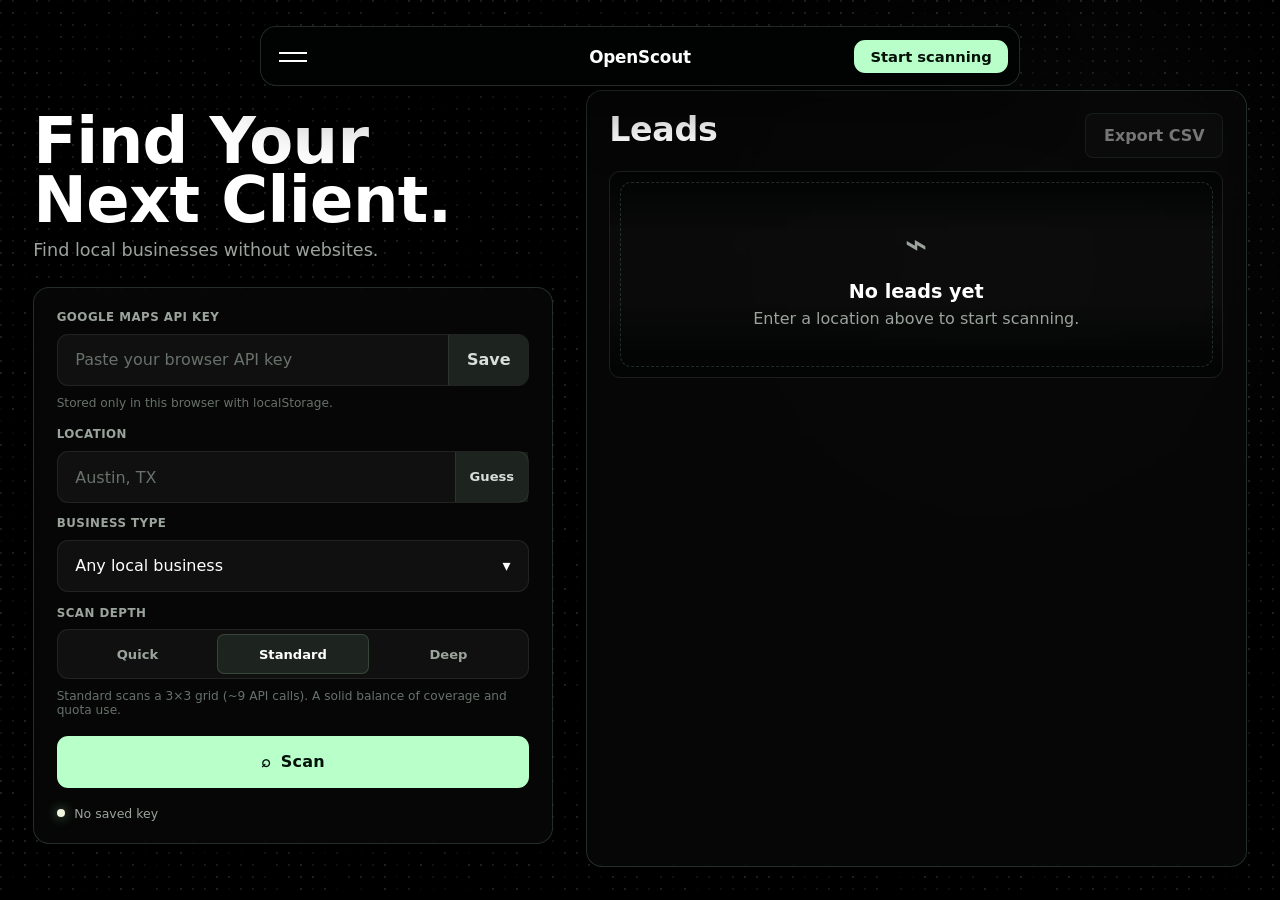
==== commit 7e24a100: "Improve location flow and green accent" ====
--- a/app.html
+++ b/app.html
@@ -58,7 +58,7 @@
             <label class="field">
               <span>Location</span>
               <span class="location-control" data-location-picker>
-                <input name="location" type="text" placeholder="Auto-guessing..." />
+                <input name="location" type="text" placeholder="Austin, TX" />
                 <button class="mini-button" type="button" data-guess-location>Guess</button>
                 <div class="location-suggestions" data-location-suggestions hidden></div>
               </span>
@@ -67,7 +67,7 @@
               <span>Business type</span>
               <div class="business-picker" data-business-picker>
                 <select class="native-select" name="businessType" data-business-select aria-hidden="true" tabindex="-1">
-                <option value="">Choose a business type</option>
+                <option value="">Any local business</option>
                 <optgroup label="Popular">
                   <option value="barbers">Barbershops</option>
                   <option value="plumbers">Plumbing companies</option>
@@ -240,7 +240,7 @@
                 </optgroup>
               </select>
                 <button class="business-trigger" type="button" data-business-trigger aria-haspopup="listbox" aria-expanded="false">
-                  <span data-business-label>Choose a business type</span>
+                  <span data-business-label>Any local business</span>
                   <span aria-hidden="true">▾</span>
                 </button>
                 <div class="business-modal" data-business-menu hidden>
@@ -307,7 +307,7 @@
           <article class="empty-state">
             <span>⌁</span>
             <h3>No leads yet</h3>
-            <p>Enter a location and business type above to start scanning.</p>
+            <p>Enter a location above to start scanning.</p>
           </article>
         </div>
         <div class="attribution-list" data-attributions hidden></div>
--- a/styles.css
+++ b/styles.css
@@ -9,8 +9,8 @@
   --panel: rgba(7, 9, 8, 0.72);
   --panel-strong: rgba(2, 3, 3, 0.97);
   --field: rgba(255, 255, 255, 0.045);
-  --field-hover: rgba(215, 255, 229, 0.08);
-  --line: rgba(231, 255, 238, 0.16);
+  --field-hover: rgba(184, 255, 201, 0.08);
+  --line: rgba(190, 255, 208, 0.16);
   --line-soft: rgba(255, 255, 255, 0.075);
 
   --text: #ffffff;
@@ -18,10 +18,10 @@
   --muted: #9ba39d;
   --faint: #68716b;
 
-  --accent: #d9ffe8;
+  --accent: #b8ffc9;
   --accent-ink: #031108;
   --gold: #f2f5de;
-  --green: #b7ffd4;
+  --green: #73ffa5;
   --amber: #e8f4c9;
   --danger: #ff6f61;
 
@@ -51,8 +51,8 @@
   --panel: rgba(7, 9, 8, 0.72);
   --panel-strong: rgba(2, 3, 3, 0.97);
   --field: rgba(255, 255, 255, 0.045);
-  --field-hover: rgba(215, 255, 229, 0.08);
-  --line: rgba(231, 255, 238, 0.16);
+  --field-hover: rgba(184, 255, 201, 0.08);
+  --line: rgba(190, 255, 208, 0.16);
   --line-soft: rgba(255, 255, 255, 0.075);
 
   --text: #ffffff;
@@ -60,7 +60,7 @@
   --muted: #9ba39d;
   --faint: #68716b;
 
-  --accent: #d9ffe8;
+  --accent: #b8ffc9;
   --accent-ink: #031108;
   color-scheme: dark;
 }
@@ -87,7 +87,7 @@
 
 body.light-mode {
   background:
-    radial-gradient(circle at 78% 28%, rgba(217, 255, 232, 0.045), transparent 24rem),
+    radial-gradient(circle at 78% 28%, rgba(184, 255, 201, 0.045), transparent 24rem),
     var(--bg);
 }
 
@@ -625,8 +625,8 @@
 }
 
 .business-option.is-selected {
-  border-color: rgba(183, 255, 212, 0.45);
-  background: rgba(183, 255, 212, 0.12);
+  border-color: rgba(115, 255, 165, 0.45);
+  background: rgba(115, 255, 165, 0.12);
   color: var(--text);
 }
 
@@ -679,12 +679,12 @@
   height: 0.5rem;
   border-radius: 50%;
   background: var(--gold);
-  box-shadow: 0 0 12px rgba(217, 255, 232, 0.55);
+  box-shadow: 0 0 12px rgba(184, 255, 201, 0.55);
 }
 
 .status-dot.ready {
   background: var(--green);
-  box-shadow: 0 0 12px rgba(183, 255, 212, 0.55);
+  box-shadow: 0 0 12px rgba(115, 255, 165, 0.55);
 }
 
 /* --------------------------------------------------------- Results panel --- */
@@ -692,7 +692,7 @@
 .results-section {
   position: relative;
   display: grid;
-  grid-template-rows: auto auto minmax(0, 1fr) auto;
+  grid-template-rows: auto auto minmax(0, 1fr) auto auto;
   gap: var(--s-3);
   padding: clamp(1rem, 2vw, 1.4rem);
   border: 1px solid var(--line);
@@ -859,116 +859,151 @@
   color: #ffb1a9;
 }
 
-/* Results grid + cards */
+/* Animated lead list */
 .results-grid {
   display: grid;
-  grid-template-columns: repeat(2, minmax(0, 1fr));
+  grid-template-columns: 1fr;
   align-content: start;
+  gap: var(--s-2);
+  position: relative;
+  min-height: 0;
+  overflow: auto;
+  padding: var(--s-2);
+  border: 1px solid var(--line-soft);
+  border-radius: var(--r-md);
+  background:
+    linear-gradient(to bottom, rgba(2, 3, 3, 0.95), transparent 4rem) top / 100% 4rem no-repeat,
+    linear-gradient(to top, rgba(2, 3, 3, 0.95), transparent 5rem) bottom / 100% 5rem no-repeat,
+    rgba(255, 255, 255, 0.018);
+  scrollbar-width: thin;
+  scrollbar-color: rgba(184, 255, 201, 0.35) rgba(255, 255, 255, 0.04);
+}
+
+.results-grid.has-results {
+  mask-image: linear-gradient(to bottom, transparent 0, #000 1.2rem, #000 calc(100% - 2rem), transparent 100%);
+}
+
+.results-grid:focus {
+  outline: 1px solid rgba(184, 255, 201, 0.4);
+  outline-offset: 3px;
+}
+
+.results-grid::-webkit-scrollbar {
+  width: 8px;
+}
+
+.results-grid::-webkit-scrollbar-track {
+  background: rgba(255, 255, 255, 0.04);
+  border-radius: var(--r-pill);
+}
+
+.results-grid::-webkit-scrollbar-thumb {
+  background: rgba(184, 255, 201, 0.35);
+  border-radius: var(--r-pill);
+}
+
+.result-card {
+  --row-bg: rgba(255, 255, 255, 0.035);
+  display: grid;
+  grid-template-columns: 2.4rem minmax(0, 1fr) auto;
+  align-items: center;
   gap: var(--s-3);
-  overflow: auto;
-}
-
-.results-grid.animated-list-container {
-  display: block;
-  overflow: hidden;
-}
-
-.results-grid.animated-list-container .animated-list {
-  grid-template-columns: repeat(2, minmax(0, 1fr));
-  grid-auto-rows: 12.2rem;
-  align-content: start;
-  gap: var(--s-3);
-  height: 100%;
-  max-height: none;
-  padding: 0;
-}
-
-.results-grid.animated-list-container .animated-list-item-wrap {
-  margin-bottom: 0;
-  min-height: 0;
-}
-
-.results-grid.animated-list-container .animated-list-item.lead-list-item {
-  display: block;
-  height: 100%;
-  min-height: 0;
-  padding: 0;
-  border: 0;
-  border-radius: 0;
-  background: transparent;
-  color: inherit;
-}
-
-.results-grid.animated-list-container .animated-list-item.lead-list-item:hover,
-.results-grid.animated-list-container .animated-list-item.lead-list-item:focus-visible,
-.results-grid.animated-list-container .animated-list-item.lead-list-item.selected {
-  background: transparent;
-  box-shadow: none;
-}
-
-.results-grid.animated-list-container .animated-list-item.lead-list-item:focus-visible .result-card,
-.results-grid.animated-list-container .animated-list-item.lead-list-item.selected .result-card {
-  border-color: rgba(183, 255, 212, 0.45);
-  background: rgba(183, 255, 212, 0.06);
-}
-
-.results-grid.animated-list-container .result-card {
-  height: 100%;
-  animation: none;
-  overflow: hidden;
-}
-
-.result-card {
-  display: grid;
-  grid-template-rows: auto auto minmax(0, 1fr) auto;
-  gap: var(--s-2);
-  padding: var(--s-4);
-  border: 1px solid var(--line);
-  border-radius: var(--r-md);
-  background: rgba(255, 255, 255, 0.025);
-  animation: card-in 360ms ease both;
+  min-height: 6.7rem;
+  padding: var(--s-3);
+  border: 1px solid var(--line-soft);
+  border-radius: var(--r-sm);
+  background:
+    linear-gradient(100deg, rgba(115, 255, 165, 0.08), transparent 32%),
+    var(--row-bg);
+  box-shadow: inset 0 1px 0 rgba(255, 255, 255, 0.035);
+  cursor: pointer;
+  transform-origin: center;
+  animation: lead-row-in 340ms ease both;
+  transition:
+    background 180ms ease,
+    border-color 180ms ease,
+    box-shadow 180ms ease,
+    transform 180ms ease;
 }
 
 body.light-mode .result-card {
-  background: rgba(255, 255, 255, 0.025);
-}
-
-@keyframes card-in {
+  background:
+    linear-gradient(100deg, rgba(115, 255, 165, 0.08), transparent 32%),
+    var(--row-bg);
+}
+
+.result-card:hover,
+.result-card.is-selected,
+.result-card:focus {
+  border-color: rgba(184, 255, 201, 0.32);
+  background:
+    linear-gradient(100deg, rgba(115, 255, 165, 0.15), transparent 38%),
+    rgba(255, 255, 255, 0.055);
+  box-shadow:
+    inset 0 1px 0 rgba(255, 255, 255, 0.06),
+    0 16px 42px rgba(0, 0, 0, 0.24);
+  transform: translateY(-1px) scale(1.01);
+}
+
+.result-card:focus {
+  outline: 0;
+}
+
+@keyframes lead-row-in {
   from {
     opacity: 0;
-    transform: translateY(10px);
+    transform: translateY(14px) scale(0.96);
   }
   to {
     opacity: 1;
-    transform: translateY(0);
-  }
-}
-
-.result-head {
-  display: flex;
-  align-items: flex-start;
+    transform: translateY(0) scale(1);
+  }
+}
+
+.result-rank {
+  display: grid;
+  place-items: center;
+  width: 2.4rem;
+  height: 2.4rem;
+  border: 1px solid rgba(184, 255, 201, 0.22);
+  border-radius: var(--r-sm);
+  background: rgba(184, 255, 201, 0.06);
+  color: var(--accent);
+  font-size: 0.76rem;
+  font-weight: 900;
+}
+
+.result-body {
+  display: grid;
+  gap: 0.45rem;
+  min-width: 0;
+}
+
+.result-summary {
+  display: flex;
+  align-items: center;
   justify-content: space-between;
   gap: var(--s-2);
+  min-width: 0;
 }
 
 .result-name {
-  font-size: 1.05rem;
-  line-height: 1.2;
-  font-weight: 700;
-  display: -webkit-box;
-  max-height: 2.52rem;
+  min-width: 0;
   overflow: hidden;
-  -webkit-box-orient: vertical;
-  -webkit-line-clamp: 2;
+  font-size: 1rem;
+  line-height: 1.18;
+  font-weight: 800;
+  text-overflow: ellipsis;
+  white-space: nowrap;
 }
 
 .badge {
   flex: 0 0 auto;
   padding: 0.26rem 0.5rem;
-  border: 1px solid rgba(183, 255, 212, 0.4);
+  border: 1px solid rgba(115, 255, 165, 0.4);
   border-radius: var(--r-pill);
-  background: rgba(183, 255, 212, 0.1);
-  color: #d9ffe8;
+  background: rgba(115, 255, 165, 0.1);
+  color: var(--accent);
   font-size: 0.64rem;
   font-weight: 900;
   letter-spacing: 0.03em;
@@ -982,32 +1017,43 @@
   color: #edf5d1;
 }
 
+.result-insight {
+  display: flex;
+  flex-wrap: wrap;
+  gap: 0.35rem var(--s-3);
+  min-width: 0;
+  color: var(--muted);
+  font-size: 0.8rem;
+  line-height: 1.35;
+}
+
+.result-insight > span:first-child {
+  overflow: hidden;
+  max-width: min(42ch, 100%);
+  text-overflow: ellipsis;
+  white-space: nowrap;
+}
+
 .result-rating {
-  color: var(--soft);
-  font-size: 0.82rem;
+  color: var(--gold);
+  font-size: 0.8rem;
   font-weight: 600;
 }
 
-.result-rating .stars {
-  color: var(--gold);
-}
-
 .result-meta {
-  display: grid;
-  gap: 0.4rem;
-  align-content: start;
-  min-height: 0;
-  overflow: hidden;
+  display: flex;
+  flex-wrap: wrap;
+  gap: 0.35rem var(--s-3);
   margin: 0;
   color: var(--soft);
-  font-size: 0.86rem;
+  font-size: 0.78rem;
   line-height: 1.35;
 }
 
 .meta-row {
-  display: grid;
-  grid-template-columns: 3.6rem minmax(0, 1fr);
-  gap: var(--s-2);
+  display: flex;
+  gap: 0.35rem;
+  min-width: 0;
 }
 
 .meta-row dt {
@@ -1020,39 +1066,44 @@
 
 .meta-row dd {
   margin: 0;
+  max-width: 24ch;
+  overflow: hidden;
+  color: var(--soft);
+  text-overflow: ellipsis;
+  white-space: nowrap;
   word-break: break-word;
-  overflow: hidden;
-  display: -webkit-box;
-  -webkit-box-orient: vertical;
-  -webkit-line-clamp: 2;
 }
 
 .meta-row a {
   color: var(--soft);
-  overflow: hidden;
-  text-overflow: ellipsis;
   text-decoration: underline;
   text-underline-offset: 0.18rem;
-  white-space: nowrap;
-}
-
-.result-foot {
-  display: flex;
-  align-items: center;
-  justify-content: space-between;
+}
+
+.result-actions {
+  display: grid;
+  justify-items: end;
   gap: var(--s-2);
-  margin-top: var(--s-1);
 }
 
 .maps-link {
+  display: inline-grid;
+  place-items: center;
+  min-height: 2.25rem;
+  padding: 0 var(--s-3);
+  border: 1px solid rgba(184, 255, 201, 0.25);
+  border-radius: var(--r-sm);
+  background: rgba(184, 255, 201, 0.08);
   color: var(--text);
   font-size: 0.8rem;
   font-weight: 800;
-  overflow: hidden;
-  text-overflow: ellipsis;
-  text-decoration: underline;
-  text-underline-offset: 0.18rem;
-  white-space: nowrap;
+  text-decoration: none;
+  transition: background 160ms ease, border-color 160ms ease;
+}
+
+.maps-link:hover {
+  background: rgba(184, 255, 201, 0.14);
+  border-color: rgba(184, 255, 201, 0.42);
 }
 
 .status-flag {
@@ -1092,6 +1143,26 @@
   color: var(--muted);
 }
 
+/* Pager */
+.results-pager {
+  display: flex;
+  align-items: center;
+  justify-content: space-between;
+  gap: var(--s-3);
+  color: var(--muted);
+  font-size: 0.82rem;
+}
+
+.results-pager > div {
+  display: flex;
+  gap: var(--s-2);
+}
+
+.results-pager .export-button {
+  min-height: 2.3rem;
+  padding: 0 var(--s-3);
+}
+
 /* Attributions */
 .attribution-list {
   color: var(--faint);
@@ -1155,8 +1226,19 @@
     grid-template-columns: 1fr;
   }
 
-  .results-grid.animated-list-container .animated-list {
-    grid-template-columns: 1fr;
+  .result-card {
+    grid-template-columns: 2rem minmax(0, 1fr);
+    align-items: start;
+  }
+
+  .result-rank {
+    width: 2rem;
+    height: 2rem;
+  }
+
+  .result-actions {
+    grid-column: 2;
+    justify-items: start;
   }
 
   .api-input-wrap {
@@ -1359,143 +1441,6 @@
   font-size: 0.95rem;
 }
 
-/* Vanilla AnimatedList port from React Bits. IntersectionObserver toggles the
-   visible state while CSS keeps the original scale/opacity motion. */
-
-.animated-list-container {
-  position: relative;
-}
-
-.animated-list {
-  display: grid;
-  max-height: 400px;
-  padding: var(--s-4);
-  overflow-y: auto;
-  outline: none;
-}
-
-.animated-list::-webkit-scrollbar {
-  width: 8px;
-}
-
-.animated-list::-webkit-scrollbar-track {
-  background: rgba(255, 255, 255, 0.045);
-}
-
-.animated-list::-webkit-scrollbar-thumb {
-  border-radius: 4px;
-  background: rgba(231, 255, 238, 0.22);
-}
-
-.animated-list.no-scrollbar::-webkit-scrollbar {
-  display: none;
-}
-
-.animated-list.no-scrollbar {
-  -ms-overflow-style: none;
-  scrollbar-width: none;
-}
-
-.animated-list-item-wrap {
-  margin-bottom: 1rem;
-  cursor: pointer;
-  opacity: 0;
-  transform: scale(0.7);
-  transform-origin: center;
-  transition: opacity 200ms ease, transform 200ms ease;
-}
-
-.animated-list-item-wrap.is-visible {
-  opacity: 1;
-  transform: scale(1);
-}
-
-.results-grid.animated-list-container .animated-list-item-wrap.is-visible {
-  opacity: 1;
-  transform: scale(1);
-}
-
-.animated-list-item {
-  display: flex;
-  align-items: center;
-  justify-content: space-between;
-  gap: var(--s-3);
-  width: 100%;
-  min-height: 3.65rem;
-  padding: 0.95rem 1rem;
-  border: 1px solid var(--line-soft);
-  border-radius: var(--r-md);
-  background: var(--field);
-  color: var(--text);
-  text-align: left;
-  transition: background 160ms ease, border-color 160ms ease, transform 160ms ease;
-}
-
-.animated-list-item:hover,
-.animated-list-item:focus-visible,
-.animated-list-item.selected {
-  border-color: var(--line);
-  background: var(--field-hover);
-  outline: none;
-}
-
-.animated-list-item.selected {
-  box-shadow: inset 0 0 0 1px rgba(183, 255, 212, 0.18);
-}
-
-.animated-list-item-text {
-  min-width: 0;
-  overflow-wrap: anywhere;
-  font-weight: 750;
-}
-
-.animated-list-item-meta {
-  flex: 0 0 auto;
-  color: var(--muted);
-  font-size: 0.76rem;
-  font-weight: 800;
-  letter-spacing: 0.04em;
-  text-transform: uppercase;
-  white-space: nowrap;
-}
-
-.animated-list-gradient.top-gradient,
-.animated-list-gradient.bottom-gradient {
-  position: absolute;
-  left: 0;
-  right: 0;
-  z-index: 1;
-  pointer-events: none;
-  transition: opacity 300ms ease;
-}
-
-.animated-list-gradient.top-gradient {
-  top: 0;
-  height: 50px;
-  background: linear-gradient(to bottom, var(--bg), transparent);
-}
-
-.animated-list-gradient.bottom-gradient {
-  bottom: 0;
-  height: 100px;
-  background: linear-gradient(to top, var(--bg), transparent);
-}
-
-@media (max-width: 560px) {
-  .animated-list {
-    padding-inline: 0;
-  }
-
-  .animated-list-item {
-    align-items: flex-start;
-    flex-direction: column;
-  }
-
-  .animated-list-item-meta {
-    white-space: normal;
-  }
-}
-
 /* FAQ */
 
 .landing-faq {
@@ -1564,26 +1509,17 @@
 .methods-hero {
   display: grid;
   justify-items: center;
-  gap: var(--s-3);
+  gap: var(--s-4);
   justify-self: center;
-  max-width: 820px;
+  max-width: 780px;
   text-align: center;
 }
 
 .methods-hero h1 {
-  max-width: 720px;
-  font-size: clamp(2.4rem, 6.8vw, 4.1rem);
-  line-height: 1.02;
-  letter-spacing: 0;
-  text-wrap: balance;
-}
-
-.methods-hero .landing-sub {
-  max-width: 660px;
-  color: var(--soft);
-  font-size: clamp(1rem, 1.7vw, 1.14rem);
-  line-height: 1.7;
-  text-wrap: pretty;
+  max-width: 13ch;
+  font-size: clamp(2.45rem, 5.8vw, 4.5rem);
+  line-height: 0.98;
+  letter-spacing: -0.02em;
 }
 
 .methods-section {
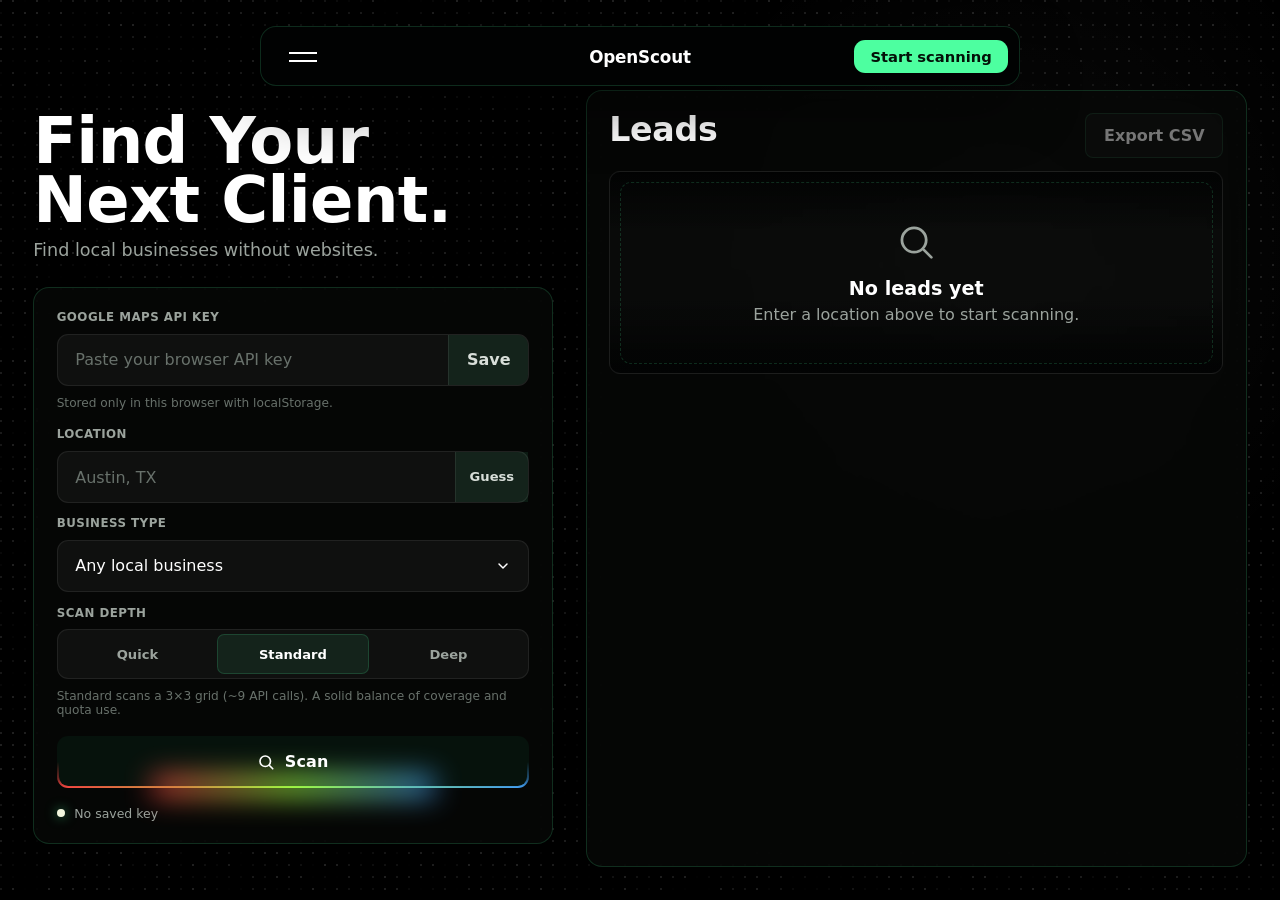
==== commit ed931037: "Greener accent, SVG button icons, and rainbow CTA buttons - Shift the accent token and its derived R" ====
--- a/app.html
+++ b/app.html
@@ -241,7 +241,9 @@
               </select>
                 <button class="business-trigger" type="button" data-business-trigger aria-haspopup="listbox" aria-expanded="false">
                   <span data-business-label>Any local business</span>
-                  <span aria-hidden="true">▾</span>
+                  <svg class="btn-icon" viewBox="0 0 24 24" width="16" height="16" fill="none" stroke="currentColor" stroke-width="2.2" stroke-linecap="round" stroke-linejoin="round" aria-hidden="true">
+                    <polyline points="6 9 12 15 18 9" />
+                  </svg>
                 </button>
                 <div class="business-modal" data-business-menu hidden>
                   <div class="business-modal-backdrop" data-business-backdrop></div>
@@ -249,7 +251,12 @@
                     <div class="business-modal-head">
                       <div class="business-modal-title">
                         <strong>Choose a business type</strong>
-                        <button class="modal-close" type="button" data-business-close aria-label="Close">✕</button>
+                        <button class="modal-close" type="button" data-business-close aria-label="Close">
+                          <svg class="btn-icon" viewBox="0 0 24 24" width="16" height="16" fill="none" stroke="currentColor" stroke-width="2.2" stroke-linecap="round" stroke-linejoin="round" aria-hidden="true">
+                            <line x1="18" y1="6" x2="6" y2="18" />
+                            <line x1="6" y1="6" x2="18" y2="18" />
+                          </svg>
+                        </button>
                       </div>
                       <div class="business-search-row">
                         <input type="search" data-business-search placeholder="Search 140 business types..." autocomplete="off" />
@@ -280,8 +287,11 @@
               <p class="microcopy" data-depth-hint>Standard scans a 3×3 grid (~9 API calls). More depth finds more leads but uses more of your Google quota.</p>
             </div>
 
-            <button class="scan-button" type="submit">
-              <span aria-hidden="true">⌕</span>
+            <button class="scan-button rainbow-button" type="submit">
+              <svg class="btn-icon" viewBox="0 0 24 24" width="18" height="18" fill="none" stroke="currentColor" stroke-width="2.2" stroke-linecap="round" stroke-linejoin="round" aria-hidden="true">
+                <circle cx="11" cy="11" r="7" />
+                <line x1="21" y1="21" x2="16.65" y2="16.65" />
+              </svg>
               Scan
             </button>
           </div>
@@ -305,7 +315,12 @@
         <div class="notice" data-message hidden></div>
         <div class="results-grid" data-results>
           <article class="empty-state">
-            <span>⌁</span>
+            <span class="empty-icon" aria-hidden="true">
+              <svg viewBox="0 0 24 24" fill="none" stroke="currentColor" stroke-width="1.6" stroke-linecap="round" stroke-linejoin="round">
+                <circle cx="11" cy="11" r="7" />
+                <line x1="21" y1="21" x2="16.65" y2="16.65" />
+              </svg>
+            </span>
             <h3>No leads yet</h3>
             <p>Enter a location above to start scanning.</p>
           </article>
--- a/styles.css
+++ b/styles.css
@@ -9,8 +9,8 @@
   --panel: rgba(7, 9, 8, 0.72);
   --panel-strong: rgba(2, 3, 3, 0.97);
   --field: rgba(255, 255, 255, 0.045);
-  --field-hover: rgba(184, 255, 201, 0.08);
-  --line: rgba(190, 255, 208, 0.16);
+  --field-hover: rgba(77, 255, 160, 0.08);
+  --line: rgba(77, 255, 160, 0.16);
   --line-soft: rgba(255, 255, 255, 0.075);
 
   --text: #ffffff;
@@ -18,12 +18,20 @@
   --muted: #9ba39d;
   --faint: #68716b;
 
-  --accent: #b8ffc9;
+  --accent: #4dffa0;
   --accent-ink: #031108;
   --gold: #f2f5de;
-  --green: #73ffa5;
+  --green: #4dffa0;
   --amber: #e8f4c9;
   --danger: #ff6f61;
+
+  /* Rainbow button palette (HSL channels consumed via hsl()) */
+  --color-1: 0 100% 63%;
+  --color-2: 270 100% 63%;
+  --color-3: 210 100% 63%;
+  --color-4: 195 100% 63%;
+  --color-5: 90 100% 63%;
+  --rainbow-speed: 2s;
 
   /* Spacing scale */
   --s-1: 0.35rem;
@@ -51,8 +59,8 @@
   --panel: rgba(7, 9, 8, 0.72);
   --panel-strong: rgba(2, 3, 3, 0.97);
   --field: rgba(255, 255, 255, 0.045);
-  --field-hover: rgba(184, 255, 201, 0.08);
-  --line: rgba(190, 255, 208, 0.16);
+  --field-hover: rgba(77, 255, 160, 0.08);
+  --line: rgba(77, 255, 160, 0.16);
   --line-soft: rgba(255, 255, 255, 0.075);
 
   --text: #ffffff;
@@ -60,7 +68,7 @@
   --muted: #9ba39d;
   --faint: #68716b;
 
-  --accent: #b8ffc9;
+  --accent: #4dffa0;
   --accent-ink: #031108;
   color-scheme: dark;
 }
@@ -87,7 +95,7 @@
 
 body.light-mode {
   background:
-    radial-gradient(circle at 78% 28%, rgba(184, 255, 201, 0.045), transparent 24rem),
+    radial-gradient(circle at 78% 28%, rgba(77, 255, 160, 0.045), transparent 24rem),
     var(--bg);
 }
 
@@ -625,8 +633,8 @@
 }
 
 .business-option.is-selected {
-  border-color: rgba(115, 255, 165, 0.45);
-  background: rgba(115, 255, 165, 0.12);
+  border-color: rgba(77, 255, 160, 0.45);
+  background: rgba(77, 255, 160, 0.12);
   color: var(--text);
 }
 
@@ -679,12 +687,12 @@
   height: 0.5rem;
   border-radius: 50%;
   background: var(--gold);
-  box-shadow: 0 0 12px rgba(184, 255, 201, 0.55);
+  box-shadow: 0 0 12px rgba(77, 255, 160, 0.55);
 }
 
 .status-dot.ready {
   background: var(--green);
-  box-shadow: 0 0 12px rgba(115, 255, 165, 0.55);
+  box-shadow: 0 0 12px rgba(77, 255, 160, 0.55);
 }
 
 /* --------------------------------------------------------- Results panel --- */
@@ -876,7 +884,7 @@
     linear-gradient(to top, rgba(2, 3, 3, 0.95), transparent 5rem) bottom / 100% 5rem no-repeat,
     rgba(255, 255, 255, 0.018);
   scrollbar-width: thin;
-  scrollbar-color: rgba(184, 255, 201, 0.35) rgba(255, 255, 255, 0.04);
+  scrollbar-color: rgba(77, 255, 160, 0.35) rgba(255, 255, 255, 0.04);
 }
 
 .results-grid.has-results {
@@ -884,7 +892,7 @@
 }
 
 .results-grid:focus {
-  outline: 1px solid rgba(184, 255, 201, 0.4);
+  outline: 1px solid rgba(77, 255, 160, 0.4);
   outline-offset: 3px;
 }
 
@@ -898,7 +906,7 @@
 }
 
 .results-grid::-webkit-scrollbar-thumb {
-  background: rgba(184, 255, 201, 0.35);
+  background: rgba(77, 255, 160, 0.35);
   border-radius: var(--r-pill);
 }
 
@@ -913,7 +921,7 @@
   border: 1px solid var(--line-soft);
   border-radius: var(--r-sm);
   background:
-    linear-gradient(100deg, rgba(115, 255, 165, 0.08), transparent 32%),
+    linear-gradient(100deg, rgba(77, 255, 160, 0.08), transparent 32%),
     var(--row-bg);
   box-shadow: inset 0 1px 0 rgba(255, 255, 255, 0.035);
   cursor: pointer;
@@ -928,16 +936,16 @@
 
 body.light-mode .result-card {
   background:
-    linear-gradient(100deg, rgba(115, 255, 165, 0.08), transparent 32%),
+    linear-gradient(100deg, rgba(77, 255, 160, 0.08), transparent 32%),
     var(--row-bg);
 }
 
 .result-card:hover,
 .result-card.is-selected,
 .result-card:focus {
-  border-color: rgba(184, 255, 201, 0.32);
+  border-color: rgba(77, 255, 160, 0.32);
   background:
-    linear-gradient(100deg, rgba(115, 255, 165, 0.15), transparent 38%),
+    linear-gradient(100deg, rgba(77, 255, 160, 0.15), transparent 38%),
     rgba(255, 255, 255, 0.055);
   box-shadow:
     inset 0 1px 0 rgba(255, 255, 255, 0.06),
@@ -965,9 +973,9 @@
   place-items: center;
   width: 2.4rem;
   height: 2.4rem;
-  border: 1px solid rgba(184, 255, 201, 0.22);
+  border: 1px solid rgba(77, 255, 160, 0.22);
   border-radius: var(--r-sm);
-  background: rgba(184, 255, 201, 0.06);
+  background: rgba(77, 255, 160, 0.06);
   color: var(--accent);
   font-size: 0.76rem;
   font-weight: 900;
@@ -987,22 +995,12 @@
   min-width: 0;
 }
 
-.result-name {
-  min-width: 0;
-  overflow: hidden;
-  font-size: 1rem;
-  line-height: 1.18;
-  font-weight: 800;
-  text-overflow: ellipsis;
-  white-space: nowrap;
-}
-
 .badge {
   flex: 0 0 auto;
   padding: 0.26rem 0.5rem;
-  border: 1px solid rgba(115, 255, 165, 0.4);
+  border: 1px solid color-mix(in srgb, var(--green) 40%, transparent);
   border-radius: var(--r-pill);
-  background: rgba(115, 255, 165, 0.1);
+  background: color-mix(in srgb, var(--green) 10%, transparent);
   color: var(--accent);
   font-size: 0.64rem;
   font-weight: 900;
@@ -1012,8 +1010,8 @@
 }
 
 .badge.is-weak {
-  border-color: rgba(232, 244, 201, 0.35);
-  background: rgba(232, 244, 201, 0.09);
+  border-color: color-mix(in srgb, var(--amber) 35%, transparent);
+  background: color-mix(in srgb, var(--amber) 9%, transparent);
   color: #edf5d1;
 }
 
@@ -1091,9 +1089,9 @@
   place-items: center;
   min-height: 2.25rem;
   padding: 0 var(--s-3);
-  border: 1px solid rgba(184, 255, 201, 0.25);
+  border: 1px solid rgba(77, 255, 160, 0.25);
   border-radius: var(--r-sm);
-  background: rgba(184, 255, 201, 0.08);
+  background: rgba(77, 255, 160, 0.08);
   color: var(--text);
   font-size: 0.8rem;
   font-weight: 800;
@@ -1102,8 +1100,8 @@
 }
 
 .maps-link:hover {
-  background: rgba(184, 255, 201, 0.14);
-  border-color: rgba(184, 255, 201, 0.42);
+  background: rgba(77, 255, 160, 0.14);
+  border-color: rgba(77, 255, 160, 0.42);
 }
 
 .status-flag {
@@ -1274,20 +1272,25 @@
   position: relative;
   z-index: 1;
   display: grid;
+  justify-items: center;
   gap: clamp(3rem, 8vh, 5.5rem);
   width: min(100%, 1040px);
   margin: 0 auto;
-  padding: clamp(6rem, 12vh, 8rem) clamp(1.4rem, 5vw, 3rem) clamp(3rem, 7vh, 4.5rem);
-}
-
-/* Hero */
+  padding: 0 clamp(1.4rem, 5vw, 3rem) clamp(3rem, 7vh, 4.5rem);
+}
+
+/* Hero — fills the first viewport on its own; everything else scrolls below */
 
 .landing-hero {
   display: grid;
+  align-content: center;
   justify-items: center;
   gap: var(--s-4);
   justify-self: center;
+  width: 100%;
   max-width: 760px;
+  min-height: 100dvh;
+  padding-top: clamp(6rem, 12vh, 8rem);
   text-align: center;
 }
 
@@ -1328,176 +1331,202 @@
 .primary-cta {
   display: inline-flex;
   align-items: center;
-  gap: 0.5rem;
-  padding: 0.9rem 1.8rem;
-  border-radius: var(--r-pill);
+  justify-content: center;
+  gap: var(--s-2);
+  height: var(--field-h);
+  padding: 0 var(--s-5);
+  border: 0;
+  border-radius: var(--r-md);
   background: var(--accent);
   color: var(--accent-ink);
-  font-weight: 600;
-  font-size: 1.02rem;
-  transition: transform 0.2s ease, opacity 0.2s ease;
+  font-weight: 850;
+  letter-spacing: 0.01em;
+  white-space: nowrap;
+  transition: transform 160ms ease, opacity 160ms ease;
 }
 
 .primary-cta:hover {
   transform: translateY(-1px);
-  opacity: 0.92;
 }
 
 .ghost-cta {
+  display: inline-flex;
+  align-items: center;
+  gap: 0.35rem;
+  padding: 0.8rem 1.2rem;
+  border: 1px solid var(--line-soft);
+  border-radius: var(--r-md);
+  color: var(--soft);
+  font-weight: 700;
+  transition: background 160ms ease, border-color 160ms ease, color 160ms ease;
+}
+
+.ghost-cta:hover {
+  background: var(--field);
+  border-color: var(--line);
+  color: var(--text);
+}
+
+.landing-note {
+  max-width: 54ch;
+  margin-top: var(--s-3);
   color: var(--muted);
-  font-size: 0.96rem;
-  border-bottom: 1px solid var(--line);
-  padding-bottom: 2px;
-  transition: color 0.2s ease, border-color 0.2s ease;
-}
-
-.ghost-cta:hover {
-  color: var(--text);
-  border-color: var(--soft);
-}
-
-.landing-note {
-  margin-top: var(--s-1);
-  color: var(--muted);
-  font-size: 0.9rem;
-}
-
-.landing-note a,
-.landing-steps a,
-.landing-faq a {
-  color: var(--text);
-  border-bottom: 1px solid var(--line);
-  transition: border-color 0.2s ease;
-}
-
-.landing-note a:hover,
-.landing-steps a:hover,
-.landing-faq a:hover {
-  border-color: var(--soft);
-}
-
-/* Section scaffolding */
+  font-size: 0.85rem;
+}
+
+.landing-note a {
+  color: var(--text);
+  text-decoration: underline;
+  text-decoration-color: var(--line-soft);
+  transition: text-decoration-color 160ms ease;
+}
+
+.landing-note a:hover {
+  text-decoration-color: var(--line);
+}
+
+.landing-section {
+  display: grid;
+  gap: clamp(2rem, 5vh, 3.5rem);
+  max-width: 860px;
+}
 
 .landing-section-head {
   display: grid;
-  gap: 0.4rem;
-  margin-bottom: var(--s-5);
+  gap: var(--s-3);
   text-align: center;
 }
 
 .landing-section-head h2 {
-  font-size: clamp(1.6rem, 3vw, 2.2rem);
+  font-size: clamp(1.8rem, 5vw, 3.2rem);
+  line-height: 1;
   letter-spacing: -0.01em;
 }
 
 .landing-section-head p {
-  color: var(--muted);
-  font-size: 0.98rem;
-}
-
-/* How it works */
+  color: var(--soft);
+  font-size: clamp(0.96rem, 1.4vw, 1.08rem);
+}
 
 .landing-steps {
-  list-style: none;
+  display: grid;
+  grid-template-columns: repeat(auto-fit, minmax(240px, 1fr));
+  gap: clamp(1.6rem, 3vw, 2.2rem);
   margin: 0;
   padding: 0;
-  display: grid;
-  grid-template-columns: repeat(auto-fit, minmax(210px, 1fr));
+  list-style: none;
+}
+
+.landing-steps li {
+  display: grid;
+  gap: var(--s-3);
+}
+
+.step-num {
+  display: grid;
+  place-items: center;
+  width: 3rem;
+  height: 3rem;
+  border: 1px solid var(--line);
+  border-radius: var(--r-md);
+  background: var(--field);
+  color: var(--accent);
+  font-weight: 900;
+  font-size: 1.15rem;
+}
+
+.landing-steps strong {
+  font-size: 1rem;
+}
+
+.landing-steps p {
+  color: var(--soft);
+  font-size: 0.95rem;
+  line-height: 1.5;
+}
+
+.landing-faq {
+  display: grid;
+  grid-template-columns: repeat(auto-fit, minmax(280px, 1fr));
+  gap: clamp(2rem, 5vw, 3rem);
+}
+
+.faq-item {
+  display: grid;
+  gap: var(--s-2);
+}
+
+.faq-item strong {
+  font-size: 0.98rem;
+}
+
+.faq-item p {
+  color: var(--soft);
+  font-size: 0.9rem;
+  line-height: 1.5;
+}
+
+.landing-final-cta {
+  display: flex;
+  justify-content: center;
+  margin-top: var(--s-4);
+}
+
+.landing-footer {
+  display: flex;
+  align-items: center;
+  justify-content: space-between;
   gap: var(--s-4);
-}
-
-.landing-steps li {
-  position: relative;
-  display: grid;
-  gap: 0.5rem;
-  align-content: start;
-  padding: var(--s-5) var(--s-4) var(--s-4);
+  flex-wrap: wrap;
+  padding-top: clamp(2rem, 5vh, 3rem);
+  border-top: 1px solid var(--line-soft);
+  color: var(--muted);
+  font-size: 0.82rem;
+}
+
+.footer-gh {
+  display: inline-flex;
+  align-items: center;
+  gap: var(--s-2);
+  padding: 0.6rem 1rem;
   border: 1px solid var(--line-soft);
   border-radius: var(--r-md);
   background: var(--field);
-}
-
-.landing-steps strong {
-  color: var(--text);
-  font-weight: 600;
-  font-size: 1.05rem;
-}
-
-.landing-steps p {
-  color: var(--muted);
-  font-size: 0.92rem;
-  line-height: 1.5;
-}
-
-.step-num {
-  display: inline-grid;
-  place-items: center;
-  width: 1.9rem;
-  height: 1.9rem;
-  border-radius: var(--r-pill);
-  background: var(--accent);
-  color: var(--accent-ink);
-  font-weight: 700;
-  font-size: 0.95rem;
-}
-
-/* FAQ */
-
-.landing-faq {
-  display: grid;
-  grid-template-columns: repeat(auto-fit, minmax(260px, 1fr));
-  gap: var(--s-4);
-}
-
-.faq-item {
-  display: grid;
-  gap: 0.35rem;
-  padding: var(--s-4);
-  border-left: 2px solid var(--line);
-}
-
-.faq-item strong {
-  color: var(--text);
-  font-weight: 600;
-  font-size: 1rem;
-}
-
-.faq-item p {
-  color: var(--muted);
-  font-size: 0.92rem;
-  line-height: 1.5;
-}
-
-.landing-final-cta {
-  display: flex;
-  justify-content: center;
-  margin-top: var(--s-6);
-}
-
-/* Footer */
-
-.landing-footer {
-  display: flex;
-  flex-wrap: wrap;
-  align-items: center;
-  justify-content: space-between;
-  gap: var(--s-3);
-  padding-top: var(--s-5);
-  border-top: 1px solid var(--line-soft);
-  color: var(--muted);
-  font-size: 0.9rem;
-}
-
-.footer-gh {
-  display: inline-flex;
-  align-items: center;
-  gap: 0.45rem;
   color: var(--soft);
-  transition: color 0.2s ease;
+  transition: background 160ms ease, border-color 160ms ease, color 160ms ease;
 }
 
 .footer-gh:hover {
-  color: var(--text);
+  background: var(--field-hover);
+  border-color: var(--line);
+  color: var(--text);
+}
+
+.footer-gh svg {
+  width: 1rem;
+  height: 1rem;
+}
+
+/* ------------------------------------------------ Landing page responsive --- */
+
+@media (max-width: 840px) {
+  .landing-section {
+    max-width: none;
+  }
+
+  .landing-steps {
+    grid-template-columns: repeat(auto-fit, minmax(180px, 1fr));
+  }
+
+  .landing-faq {
+    grid-template-columns: 1fr;
+  }
+
+  .landing-footer {
+    flex-direction: column;
+    align-items: center;
+    text-align: center;
+  }
 }
 
 /* --------------------------------------------------------------- Methods --- */
@@ -1717,6 +1746,30 @@
 
   .depth-row-head {
     display: none !important;
+  }
+
+  .depth-table > div > span:nth-child(2)::before {
+    content: 'Grid: ';
+    font-weight: 600;
+    color: var(--muted);
+  }
+
+  .depth-table > div > span:nth-child(3)::before {
+    content: 'Area cap: ';
+    font-weight: 600;
+    color: var(--muted);
+  }
+
+  .depth-table > div > span:nth-child(2)::before {
+    content: "Grid: ";
+    font-weight: 600;
+    color: var(--muted);
+  }
+
+  .depth-table > div > span:nth-child(3)::before {
+    content: "Area cap: ";
+    font-weight: 600;
+    color: var(--muted);
   }
 }
 
@@ -1761,6 +1814,7 @@
 
 .hamburger-menu {
   height: 100%;
+  padding: 0 10px;
   display: flex;
   flex-direction: column;
   align-items: center;
@@ -1911,6 +1965,12 @@
   color: var(--text);
 }
 
+.nav-card-link:focus-visible {
+  outline: 2px solid var(--accent);
+  outline-offset: 3px;
+  border-radius: 2px;
+}
+
 .nav-card-link-icon {
   flex: none;
 }
@@ -1928,6 +1988,94 @@
 
   .nav-card {
     flex: 0 0 auto;
+  }
+}
+
+/* --------------------------------------------------------- Button icons ---
+   Inline SVGs replace the old typographic glyphs (⌕ ▾ ✕). They inherit the
+   button's text color via currentColor and align through the flex gap. */
+
+.btn-icon {
+  flex: 0 0 auto;
+  display: inline-block;
+  vertical-align: middle;
+}
+
+.empty-icon {
+  display: grid;
+  place-items: center;
+  margin-bottom: var(--s-3);
+  color: var(--accent);
+}
+
+.empty-icon svg {
+  width: 2.6rem;
+  height: 2.6rem;
+}
+
+/* ------------------------------------------------------- Rainbow button ----
+   Vanilla port of MagicUI's RainbowButton. An animated rainbow gradient rides
+   the border and a blurred copy glows beneath the button. The inner fill is a
+   near-black green-tinted surface so it sits naturally on the dark theme and
+   keeps light text readable. Applied to the primary CTAs and the Scan action. */
+
+.rainbow-button {
+  position: relative;
+  isolation: isolate;
+  cursor: pointer;
+  background-size: 200%;
+  animation: rainbow var(--rainbow-speed) infinite linear;
+  border: 2px solid transparent;
+  background-clip: padding-box, border-box, border-box;
+  background-origin: border-box;
+  background-image:
+    linear-gradient(#06120c, #06120c),
+    linear-gradient(#06120c 50%, rgba(6, 18, 12, 0.6) 80%, rgba(6, 18, 12, 0)),
+    linear-gradient(
+      90deg,
+      hsl(var(--color-1)),
+      hsl(var(--color-5)),
+      hsl(var(--color-3)),
+      hsl(var(--color-4)),
+      hsl(var(--color-2))
+    );
+  color: #ffffff;
+}
+
+.rainbow-button::before {
+  content: "";
+  position: absolute;
+  bottom: -20%;
+  left: 50%;
+  z-index: -1;
+  width: 60%;
+  height: 40%;
+  transform: translateX(-50%);
+  background-size: 200%;
+  animation: rainbow var(--rainbow-speed) infinite linear;
+  background-image: linear-gradient(
+    90deg,
+    hsl(var(--color-1)),
+    hsl(var(--color-5)),
+    hsl(var(--color-3)),
+    hsl(var(--color-4)),
+    hsl(var(--color-2))
+  );
+  filter: blur(0.9rem);
+  opacity: 0.85;
+}
+
+.rainbow-button:hover {
+  transform: translateY(-1px);
+  opacity: 1;
+}
+
+@keyframes rainbow {
+  0% {
+    background-position: 0%;
+  }
+  100% {
+    background-position: 200%;
   }
 }
 
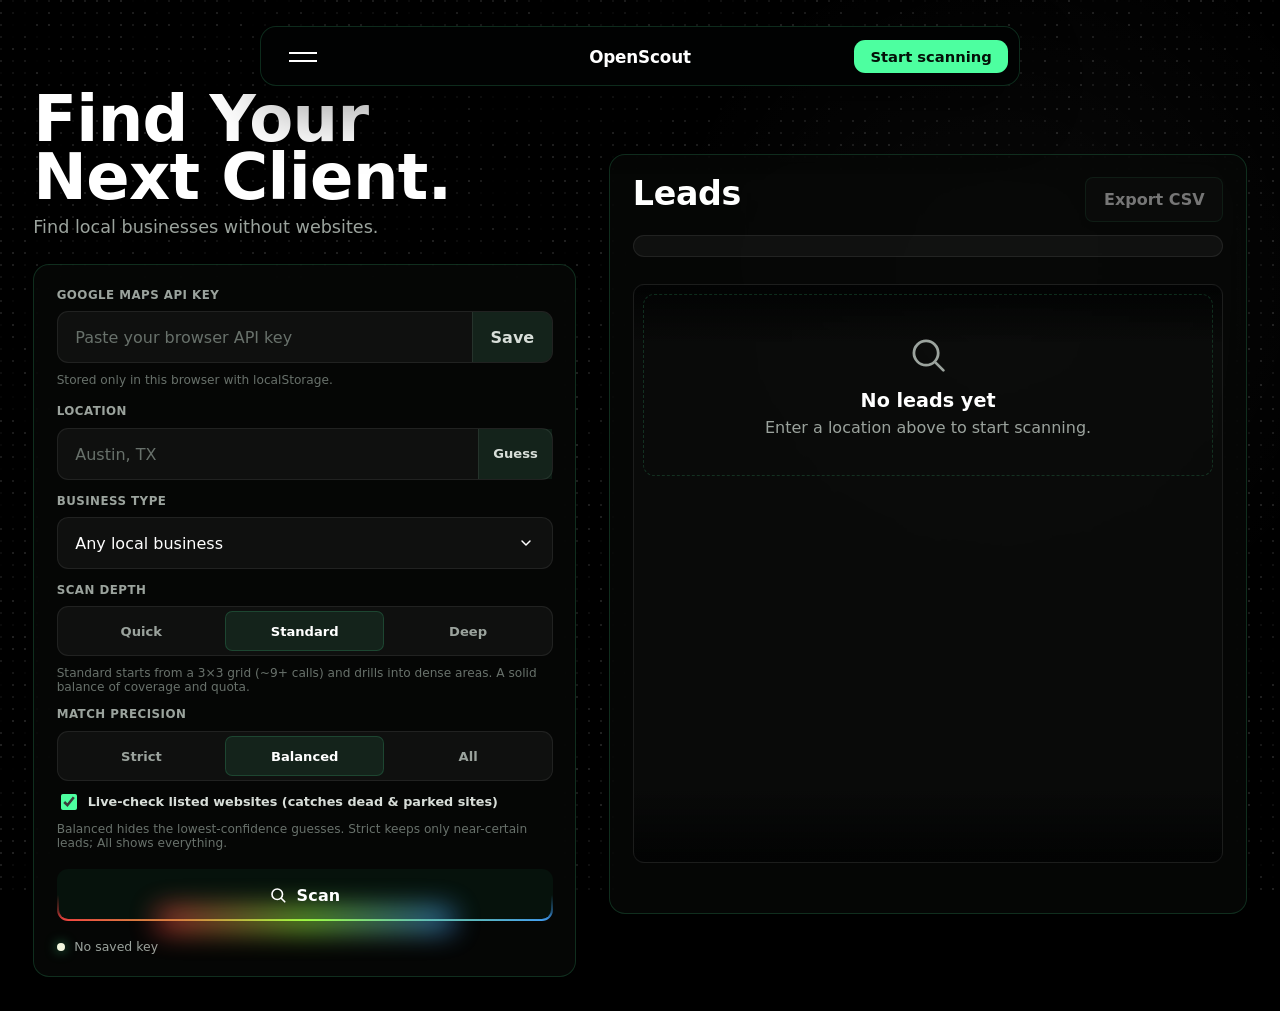
==== commit 11a4aa0b: "Overhaul lead accuracy: confidence scoring, live site verification, adaptive scan Rework the OpenSco" ====
--- a/app.html
+++ b/app.html
@@ -4,7 +4,7 @@
     <meta charset="UTF-8" />
     <meta name="viewport" content="width=device-width, initial-scale=1.0" />
     <title>OpenScout | Find Businesses Without Websites</title>
-    <link rel="stylesheet" href="styles.css?v=20260624b" />
+    <link rel="stylesheet" href="styles.css?v=20260625" />
   </head>
   <body>
     <div class="flicker-layer" aria-hidden="true">
@@ -287,6 +287,29 @@
               <p class="microcopy" data-depth-hint>Standard scans a 3×3 grid (~9 API calls). More depth finds more leads but uses more of your Google quota.</p>
             </div>
 
+            <div class="depth-row accuracy-row">
+              <span class="depth-label">Match precision</span>
+              <div class="depth-options" role="radiogroup" aria-label="Match precision">
+                <label>
+                  <input type="radio" name="precision" value="strict" />
+                  <span>Strict</span>
+                </label>
+                <label>
+                  <input type="radio" name="precision" value="balanced" checked />
+                  <span>Balanced</span>
+                </label>
+                <label>
+                  <input type="radio" name="precision" value="all" />
+                  <span>All</span>
+                </label>
+              </div>
+              <label class="verify-toggle">
+                <input type="checkbox" name="verifySites" checked />
+                <span>Live-check listed websites (catches dead &amp; parked sites)</span>
+              </label>
+              <p class="microcopy">Balanced hides the lowest-confidence guesses. Strict keeps only near-certain leads; All shows everything.</p>
+            </div>
+
             <button class="scan-button rainbow-button" type="submit">
               <svg class="btn-icon" viewBox="0 0 24 24" width="18" height="18" fill="none" stroke="currentColor" stroke-width="2.2" stroke-linecap="round" stroke-linejoin="round" aria-hidden="true">
                 <circle cx="11" cy="11" r="7" />
@@ -312,6 +335,7 @@
           <button class="export-button" type="button" data-export-csv disabled>Export CSV</button>
         </div>
 
+        <div class="accuracy-summary" data-accuracy-summary hidden></div>
         <div class="notice" data-message hidden></div>
         <div class="results-grid" data-results>
           <article class="empty-state">
@@ -340,12 +364,14 @@
 
     <script src="js/cardNav.js?v=20260624" defer></script>
     <script src="js/storage.js" defer></script>
-    <script src="js/location.js" defer></script>
+    <script src="js/location.js?v=20260625" defer></script>
     <script src="js/flickeringGrid.js" defer></script>
-    <script src="js/googlePlaces.js" defer></script>
+    <script src="js/classify.js?v=20260625" defer></script>
+    <script src="js/verify.js?v=20260625" defer></script>
+    <script src="js/googlePlaces.js?v=20260625" defer></script>
     <script src="js/animatedList.js?v=20260624b" defer></script>
-    <script src="js/results.js" defer></script>
-    <script src="js/export.js" defer></script>
-    <script src="js/app.js" defer></script>
+    <script src="js/results.js?v=20260625" defer></script>
+    <script src="js/export.js?v=20260625" defer></script>
+    <script src="js/app.js?v=20260625" defer></script>
   </body>
 </html>
--- a/styles.css
+++ b/styles.css
@@ -169,10 +169,11 @@
   position: relative;
   z-index: 1;
   display: grid;
-  grid-template-columns: minmax(360px, 0.44fr) minmax(0, 0.56fr);
+  grid-template-columns: minmax(360px, 0.46fr) minmax(0, 0.54fr);
+  align-items: center;
   gap: clamp(1.1rem, 2.6vw, 2.4rem);
   width: min(100%, 1280px);
-  height: 100dvh;
+  min-height: 100dvh;
   margin: 0 auto;
   padding: clamp(1.2rem, 2.6vw, 2.2rem);
   /* Reserve room for the fixed card nav so it never overlaps the panels. */
@@ -702,6 +703,9 @@
   display: grid;
   grid-template-rows: auto auto minmax(0, 1fr) auto auto;
   gap: var(--s-3);
+  /* Bound the panel so it stays balanced with the form card instead of
+     stretching to the full viewport. The grid still scrolls internally. */
+  height: min(760px, calc(100dvh - 8rem));
   padding: clamp(1rem, 2vw, 1.4rem);
   border: 1px solid var(--line);
   border-radius: var(--r-lg);
@@ -1213,6 +1217,7 @@
   }
 
   .results-section {
+    height: auto;
     min-height: 70vh;
   }
 }
@@ -1999,6 +2004,11 @@
   flex: 0 0 auto;
   display: inline-block;
   vertical-align: middle;
+}
+
+/* Spinner shown in the Scan button while a scan runs (reuses the `spin` keyframe). */
+.btn-spinner {
+  animation: spin 0.9s linear infinite;
 }
 
 .empty-icon {
@@ -2051,6 +2061,9 @@
   width: 60%;
   height: 40%;
   transform: translateX(-50%);
+  /* Promote to its own composite layer so the blurred, infinitely animated
+     glow is GPU-offloaded and doesn't repaint the surrounding UI. */
+  will-change: transform;
   background-size: 200%;
   animation: rainbow var(--rainbow-speed) infinite linear;
   background-image: linear-gradient(
@@ -2079,6 +2092,129 @@
   }
 }
 
+/* Match-precision row: verify toggle */
+.accuracy-row .verify-toggle {
+  display: flex;
+  align-items: center;
+  gap: 0.5rem;
+  margin-top: var(--s-2);
+  color: var(--soft);
+  font-size: 0.8rem;
+  font-weight: 600;
+  cursor: pointer;
+}
+
+.accuracy-row .verify-toggle input {
+  width: 1rem;
+  height: 1rem;
+  accent-color: var(--accent);
+  cursor: pointer;
+}
+
+/* Per-lead confidence chip */
+.result-badges {
+  display: inline-flex;
+  flex: 0 0 auto;
+  align-items: center;
+  gap: 0.35rem;
+}
+
+.confidence-chip {
+  padding: 0.22rem 0.46rem;
+  border: 1px solid transparent;
+  border-radius: var(--r-pill);
+  font-size: 0.62rem;
+  font-weight: 900;
+  letter-spacing: 0.02em;
+  white-space: nowrap;
+  cursor: help;
+}
+
+.confidence-chip.is-strong {
+  border-color: color-mix(in srgb, var(--green) 45%, transparent);
+  background: color-mix(in srgb, var(--green) 14%, transparent);
+  color: var(--accent);
+}
+
+.confidence-chip.is-good {
+  border-color: color-mix(in srgb, var(--green) 30%, transparent);
+  background: color-mix(in srgb, var(--green) 8%, transparent);
+  color: #bff5d8;
+}
+
+.confidence-chip.is-fair {
+  border-color: color-mix(in srgb, var(--amber) 35%, transparent);
+  background: color-mix(in srgb, var(--amber) 10%, transparent);
+  color: #edf5d1;
+}
+
+.confidence-chip.is-weak-conf {
+  border-color: rgba(255, 138, 138, 0.4);
+  background: rgba(255, 138, 138, 0.12);
+  color: #ffc4c4;
+}
+
+/* Accuracy summary banner */
+.accuracy-summary {
+  display: flex;
+  align-items: center;
+  flex-wrap: wrap;
+  gap: 0.5rem 0.85rem;
+  margin-bottom: var(--s-3);
+  padding: 0.6rem 0.85rem;
+  border: 1px solid var(--line-soft);
+  border-radius: var(--r-md);
+  background: var(--field);
+}
+
+.accuracy-summary .accuracy-label {
+  color: var(--muted);
+  font-size: 0.72rem;
+  font-weight: 800;
+  letter-spacing: 0.04em;
+  text-transform: uppercase;
+}
+
+.accuracy-summary .accuracy-value {
+  font-size: 1.05rem;
+  font-weight: 900;
+}
+
+.accuracy-summary .accuracy-value.is-strong {
+  color: var(--accent);
+}
+
+.accuracy-summary .accuracy-value.is-good {
+  color: #bff5d8;
+}
+
+.accuracy-summary .accuracy-value.is-fair {
+  color: #edf5d1;
+}
+
+.accuracy-summary .accuracy-meter {
+  position: relative;
+  flex: 1 1 120px;
+  min-width: 90px;
+  height: 0.45rem;
+  border-radius: var(--r-pill);
+  background: color-mix(in srgb, var(--muted) 22%, transparent);
+  overflow: hidden;
+}
+
+.accuracy-summary .accuracy-meter-fill {
+  position: absolute;
+  inset: 0 auto 0 0;
+  border-radius: var(--r-pill);
+  background: linear-gradient(90deg, color-mix(in srgb, var(--green) 70%, transparent), var(--accent));
+  transition: width 600ms ease;
+}
+
+.accuracy-summary .accuracy-note {
+  color: var(--faint);
+  font-size: 0.74rem;
+}
+
 @media (prefers-reduced-motion: reduce) {
   *,
   *::before,
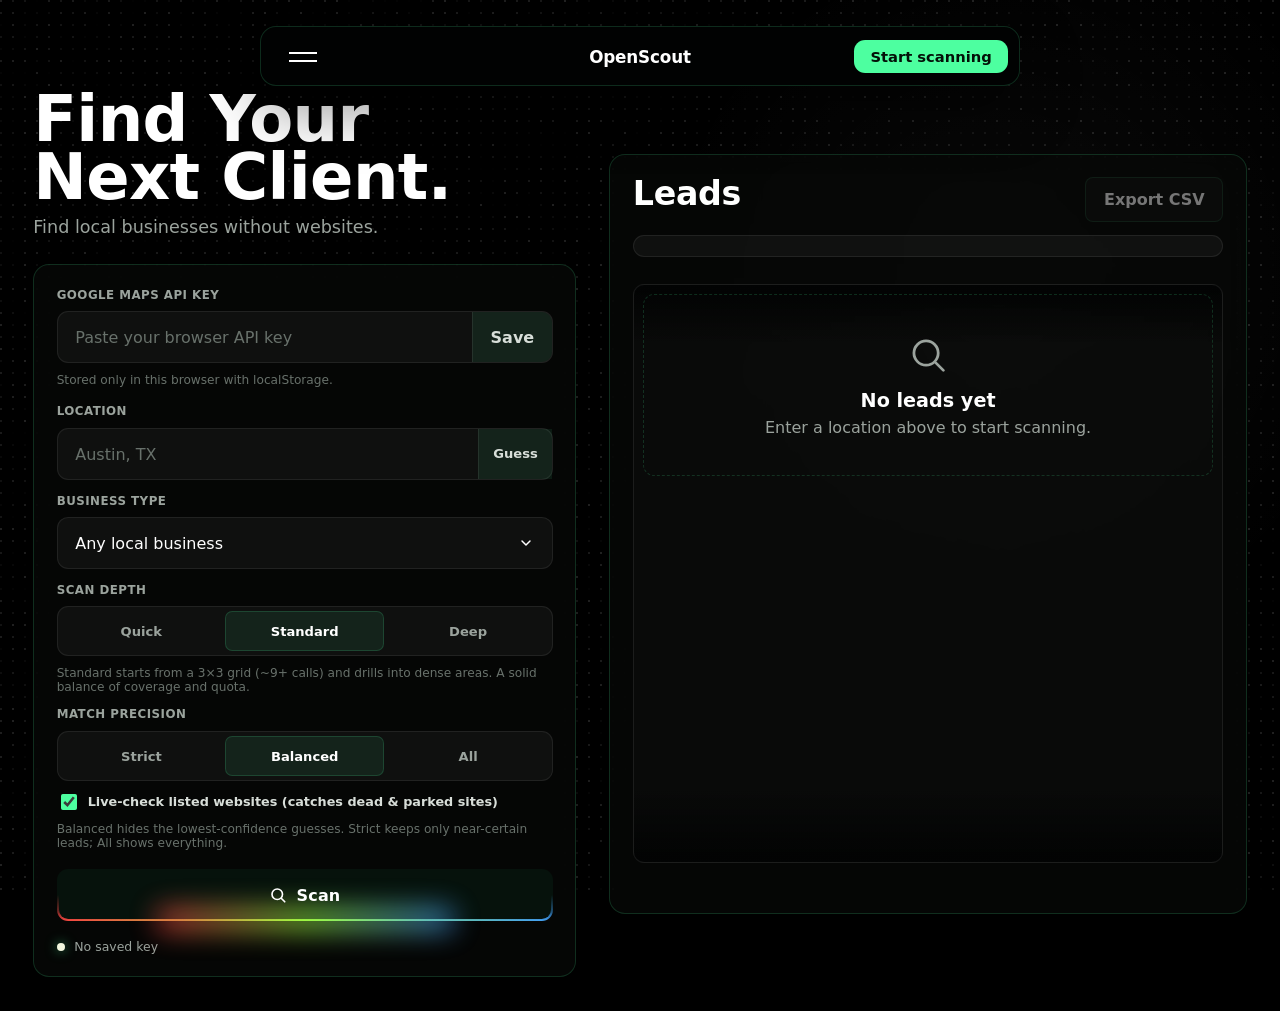
==== commit f5d10939: "Major accuracy overhaul: chains, dedup, multi-endpoint verify, calibration Push the surfaced-lead es" ====
--- a/app.html
+++ b/app.html
@@ -364,14 +364,14 @@
 
     <script src="js/cardNav.js?v=20260624" defer></script>
     <script src="js/storage.js" defer></script>
-    <script src="js/location.js?v=20260625" defer></script>
+    <script src="js/location.js?v=20260625b" defer></script>
     <script src="js/flickeringGrid.js" defer></script>
-    <script src="js/classify.js?v=20260625" defer></script>
-    <script src="js/verify.js?v=20260625" defer></script>
-    <script src="js/googlePlaces.js?v=20260625" defer></script>
+    <script src="js/classify.js?v=20260625b" defer></script>
+    <script src="js/verify.js?v=20260625b" defer></script>
+    <script src="js/googlePlaces.js?v=20260625b" defer></script>
     <script src="js/animatedList.js?v=20260624b" defer></script>
     <script src="js/results.js?v=20260625" defer></script>
     <script src="js/export.js?v=20260625" defer></script>
-    <script src="js/app.js?v=20260625" defer></script>
+    <script src="js/app.js?v=20260625b" defer></script>
   </body>
 </html>
